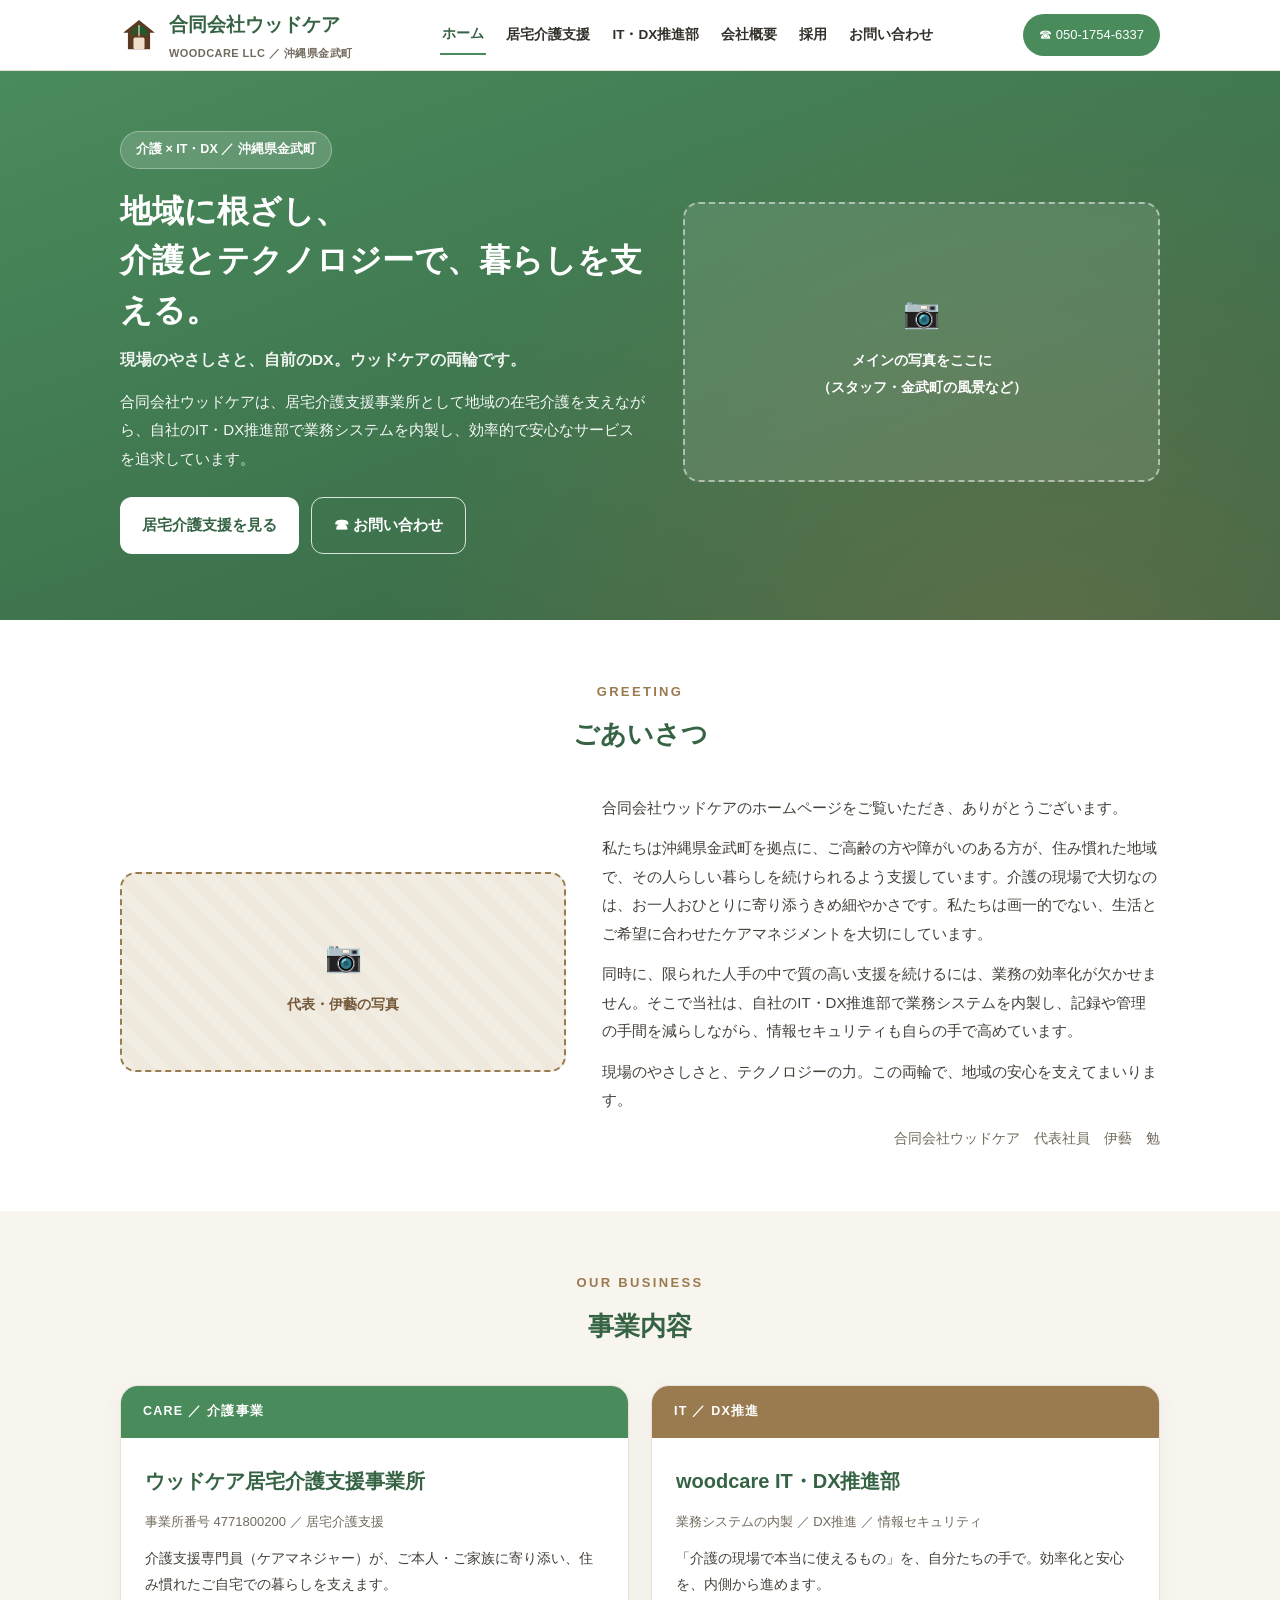
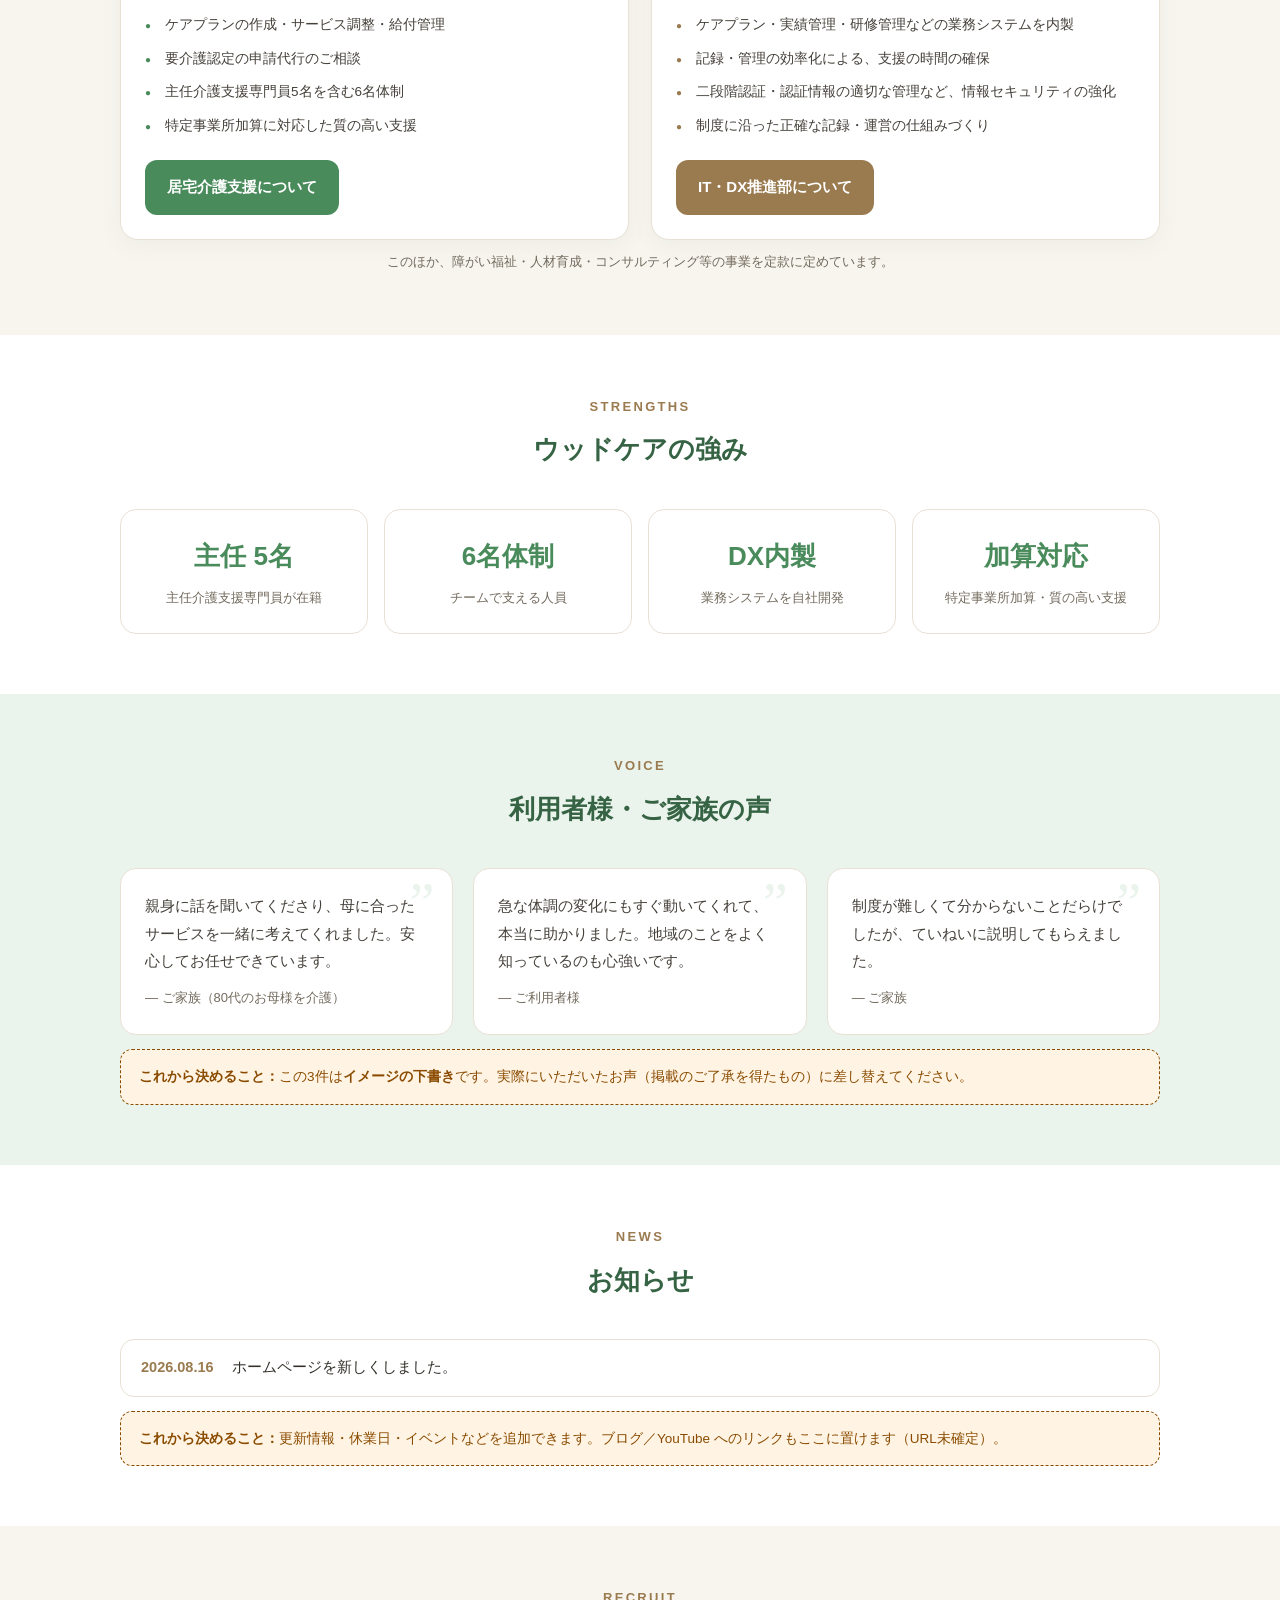
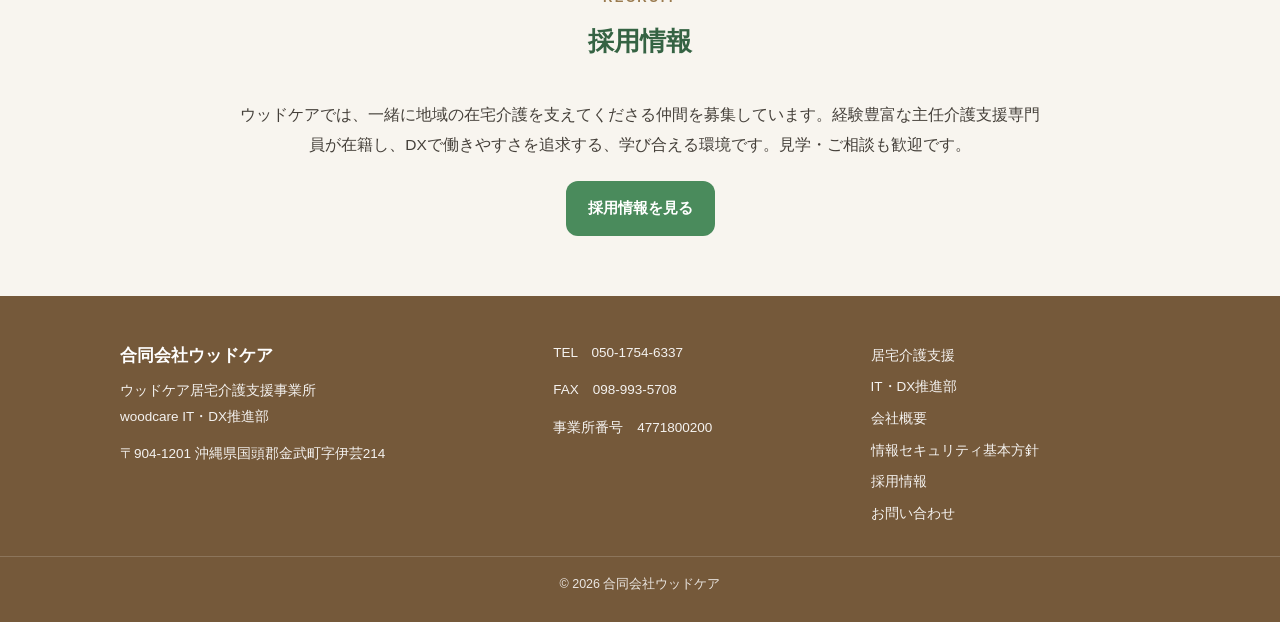
==== index.html @ 5dd9e66e "サイトの土台をつくる（6ページ・共通ヘッダー／フッター・共通CSS） - index / kaigo / dx / company / recruit / contact の6ページ - 全ページ共通" ====
<!DOCTYPE html>
<html lang="ja">
<head>
<meta charset="UTF-8">
<meta name="viewport" content="width=device-width, initial-scale=1.0">
<title>合同会社ウッドケア｜沖縄県金武町｜介護 × IT・DX</title>
<meta name="description" content="合同会社ウッドケアは沖縄県国頭郡金武町の居宅介護支援事業所です。ケアマネジャーによる在宅介護の支援と、自社IT・DX推進部による業務システムの内製に取り組んでいます。">
<link rel="stylesheet" href="style.css">
<link rel="icon" href="images/logo.svg" type="image/svg+xml">
</head>
<body>

<header>
  <div class="wrap nav">
    <a class="brand" href="index.html">
      <img class="logo" src="images/logo.svg" alt="" width="38" height="38">
      <span>合同会社ウッドケア<small>WOODCARE LLC ／ 沖縄県金武町</small></span>
    </a>
    <ul>
      <li><a href="index.html" aria-current="page">ホーム</a></li>
      <li><a href="kaigo.html">居宅介護支援</a></li>
      <li><a href="dx.html">IT・DX推進部</a></li>
      <li><a href="company.html">会社概要</a></li>
      <li><a href="recruit.html">採用</a></li>
      <li><a href="contact.html">お問い合わせ</a></li>
    </ul>
    <a class="tel" href="tel:05017546337">☎ 050-1754-6337</a>
  </div>
</header>

<div class="hero">
  <div class="wrap">
    <div>
      <span class="badge">介護 × IT・DX ／ 沖縄県金武町</span>
      <h1>地域に根ざし、<br>介護とテクノロジーで、暮らしを支える。
        <small>現場のやさしさと、自前のDX。ウッドケアの両輪です。</small>
      </h1>
      <p>合同会社ウッドケアは、居宅介護支援事業所として地域の在宅介護を支えながら、自社のIT・DX推進部で業務システムを内製し、効率的で安心なサービスを追求しています。</p>
      <div class="cta">
        <a class="btn btn-w" href="kaigo.html">居宅介護支援を見る</a>
        <a class="btn btn-o" href="contact.html">☎ お問い合わせ</a>
      </div>
    </div>
    <div class="photo">
      <span class="em">📷</span>
      メインの写真をここに<br>（スタッフ・金武町の風景など）
    </div>
  </div>
</div>

<section>
  <div class="wrap">
    <div class="sec-head">
      <div class="sec-t">GREETING</div>
      <h2 class="sec-h">ごあいさつ</h2>
    </div>
    <div class="split">
      <div class="photo"><span class="em">📷</span>代表・伊藝の写真</div>
      <div>
        <p>合同会社ウッドケアのホームページをご覧いただき、ありがとうございます。</p>
        <p>私たちは沖縄県金武町を拠点に、ご高齢の方や障がいのある方が、住み慣れた地域で、その人らしい暮らしを続けられるよう支援しています。介護の現場で大切なのは、お一人おひとりに寄り添うきめ細やかさです。私たちは画一的でない、生活とご希望に合わせたケアマネジメントを大切にしています。</p>
        <p>同時に、限られた人手の中で質の高い支援を続けるには、業務の効率化が欠かせません。そこで当社は、自社のIT・DX推進部で業務システムを内製し、記録や管理の手間を減らしながら、情報セキュリティも自らの手で高めています。</p>
        <p>現場のやさしさと、テクノロジーの力。この両輪で、地域の安心を支えてまいります。</p>
        <p class="sig">合同会社ウッドケア　代表社員　伊藝　勉</p>
      </div>
    </div>
  </div>
</section>

<section class="band">
  <div class="wrap">
    <div class="sec-head">
      <div class="sec-t">OUR BUSINESS</div>
      <h2 class="sec-h">事業内容</h2>
    </div>
    <div class="cards2">
      <div class="card care">
        <div class="top">CARE ／ 介護事業</div>
        <div class="body">
          <h3>ウッドケア居宅介護支援事業所</h3>
          <div class="sub">事業所番号 4771800200 ／ 居宅介護支援</div>
          <p>介護支援専門員（ケアマネジャー）が、ご本人・ご家族に寄り添い、住み慣れたご自宅での暮らしを支えます。</p>
          <ul>
            <li>ケアプランの作成・サービス調整・給付管理</li>
            <li>要介護認定の申請代行のご相談</li>
            <li>主任介護支援専門員5名を含む6名体制</li>
            <li>特定事業所加算に対応した質の高い支援</li>
          </ul>
          <div class="more"><a class="btn btn-g" href="kaigo.html">居宅介護支援について</a></div>
        </div>
      </div>
      <div class="card dx">
        <div class="top">IT ／ DX推進</div>
        <div class="body">
          <h3>woodcare IT・DX推進部</h3>
          <div class="sub">業務システムの内製 ／ DX推進 ／ 情報セキュリティ</div>
          <p>「介護の現場で本当に使えるもの」を、自分たちの手で。効率化と安心を、内側から進めます。</p>
          <ul>
            <li>ケアプラン・実績管理・研修管理などの業務システムを内製</li>
            <li>記録・管理の効率化による、支援の時間の確保</li>
            <li>二段階認証・認証情報の適切な管理など、情報セキュリティの強化</li>
            <li>制度に沿った正確な記録・運営の仕組みづくり</li>
          </ul>
          <div class="more"><a class="btn btn-b" href="dx.html">IT・DX推進部について</a></div>
        </div>
      </div>
    </div>
    <p class="note" style="text-align:center">このほか、障がい福祉・人材育成・コンサルティング等の事業を定款に定めています。</p>
  </div>
</section>

<section>
  <div class="wrap">
    <div class="sec-head">
      <div class="sec-t">STRENGTHS</div>
      <h2 class="sec-h">ウッドケアの強み</h2>
    </div>
    <div class="cards4">
      <div class="stat"><div class="n">主任 5名</div><div class="l">主任介護支援専門員が在籍</div></div>
      <div class="stat"><div class="n">6名体制</div><div class="l">チームで支える人員</div></div>
      <div class="stat"><div class="n">DX内製</div><div class="l">業務システムを自社開発</div></div>
      <div class="stat"><div class="n">加算対応</div><div class="l">特定事業所加算・質の高い支援</div></div>
    </div>
  </div>
</section>

<section class="band-g">
  <div class="wrap">
    <div class="sec-head">
      <div class="sec-t">VOICE</div>
      <h2 class="sec-h">利用者様・ご家族の声</h2>
    </div>
    <div class="cards3">
      <div class="voice">
        <p>親身に話を聞いてくださり、母に合ったサービスを一緒に考えてくれました。安心してお任せできています。</p>
        <div class="who">— ご家族（80代のお母様を介護）</div>
      </div>
      <div class="voice">
        <p>急な体調の変化にもすぐ動いてくれて、本当に助かりました。地域のことをよく知っているのも心強いです。</p>
        <div class="who">— ご利用者様</div>
      </div>
      <div class="voice">
        <p>制度が難しくて分からないことだらけでしたが、ていねいに説明してもらえました。</p>
        <div class="who">— ご家族</div>
      </div>
    </div>
    <div class="todo"><b>これから決めること：</b>この3件は<b>イメージの下書き</b>です。実際にいただいたお声（掲載のご了承を得たもの）に差し替えてください。</div>
  </div>
</section>

<section>
  <div class="wrap">
    <div class="sec-head">
      <div class="sec-t">NEWS</div>
      <h2 class="sec-h">お知らせ</h2>
    </div>
    <ul class="news">
      <li><span class="d">2026.08.16</span><span>ホームページを新しくしました。</span></li>
    </ul>
    <div class="todo"><b>これから決めること：</b>更新情報・休業日・イベントなどを追加できます。ブログ／YouTube へのリンクもここに置けます（URL未確定）。</div>
  </div>
</section>

<section class="band">
  <div class="wrap">
    <div class="sec-head">
      <div class="sec-t">RECRUIT</div>
      <h2 class="sec-h">採用情報</h2>
    </div>
    <p class="lead">ウッドケアでは、一緒に地域の在宅介護を支えてくださる仲間を募集しています。経験豊富な主任介護支援専門員が在籍し、DXで働きやすさを追求する、学び合える環境です。見学・ご相談も歓迎です。</p>
    <p style="text-align:center;margin-top:22px"><a class="btn btn-g" href="recruit.html">採用情報を見る</a></p>
  </div>
</section>

<footer>
  <div class="wrap foot">
    <div>
      <div class="fname">合同会社ウッドケア</div>
      <p>ウッドケア居宅介護支援事業所<br>woodcare IT・DX推進部</p>
      <p>〒904-1201 沖縄県国頭郡金武町字伊芸214</p>
    </div>
    <div>
      <p>TEL　<a href="tel:05017546337">050-1754-6337</a></p>
      <p>FAX　098-993-5708</p>
      <p>事業所番号　4771800200</p>
    </div>
    <div>
      <ul>
        <li><a href="kaigo.html">居宅介護支援</a></li>
        <li><a href="dx.html">IT・DX推進部</a></li>
        <li><a href="company.html">会社概要</a></li>
        <li><a href="company.html#security">情報セキュリティ基本方針</a></li>
        <li><a href="recruit.html">採用情報</a></li>
        <li><a href="contact.html">お問い合わせ</a></li>
      </ul>
    </div>
  </div>
  <div class="copy">© 2026 合同会社ウッドケア</div>
</footer>

</body>
</html>
---- style.css ----
@charset "UTF-8";
/* ============================================================
   合同会社ウッドケア コーポレートサイト 共通スタイル
   茶（木）＋緑（葉）／温かい × 先進的／スマホ対応
   色は下書き（woodcare_home.html）の値をそのまま引き継いでいる。
   **色の定義はこの1か所だけ。** 各ページで色コードを書かない。
   ============================================================ */

:root{
  --green:#4a8b5c; --green-d:#356343; --green-l:#eaf3ec;
  --brown:#9a7b4f; --brown-d:#75593a; --brown-l:#f4efe6;
  --cream:#f8f5ef; --ink:#33302a; --muted:#726a5d; --line:#e8e1d5;
  --warn:#8a4b00; --warn-l:#fff4e3;
  --wrap:1080px;
}

*{box-sizing:border-box;margin:0;padding:0}
html{scroll-behavior:smooth}
body{
  font-family:"Hiragino Kaku Gothic ProN","Yu Gothic","Meiryo",sans-serif;
  color:var(--ink);background:#fff;line-height:1.9;
  -webkit-font-smoothing:antialiased;
}
a{color:var(--green-d);text-decoration:none}
a:hover{text-decoration:underline}
img{max-width:100%;height:auto;display:block}
.wrap{max-width:var(--wrap);margin:0 auto;padding:0 20px}
.sr-only{position:absolute;width:1px;height:1px;overflow:hidden;clip:rect(0 0 0 0);white-space:nowrap}

/* ---------------- ヘッダー（全ページ共通） ---------------- */
header{
  position:sticky;top:0;z-index:50;background:rgba(255,255,255,.95);
  backdrop-filter:blur(8px);border-bottom:1px solid var(--line);
}
.nav{display:flex;align-items:center;justify-content:space-between;gap:16px;min-height:70px;flex-wrap:wrap}
.brand{display:flex;align-items:center;gap:11px;font-weight:800;color:var(--green-d);font-size:19px}
.brand:hover{text-decoration:none}
.brand small{display:block;font-size:11px;color:var(--muted);font-weight:600;letter-spacing:.04em}
.brand .logo{width:38px;height:38px;flex:0 0 38px}
.nav ul{display:flex;gap:18px;list-style:none;align-items:center;flex-wrap:wrap}
.nav ul a{color:var(--ink);font-weight:600;font-size:13.5px;padding:6px 2px;display:inline-block}
.nav ul a:hover{color:var(--green);text-decoration:none}
/* いま開いているページを強調する */
.nav ul a[aria-current="page"]{
  color:var(--green-d);border-bottom:2.5px solid var(--green);
}
.nav .tel{background:var(--green);color:#fff!important;padding:9px 16px;border-radius:999px;font-size:13px}
.nav .tel:hover{background:var(--green-d);text-decoration:none}
@media(max-width:860px){
  .nav{min-height:auto;padding:12px 0}
  .nav ul{gap:12px;font-size:13px;width:100%;order:3}
  .nav ul a{font-size:13px}
}

/* ---------------- ページ見出し（下層ページ） ---------------- */
.pagehead{background:linear-gradient(160deg,var(--green) 0%,var(--green-d) 100%);color:#fff;position:relative;overflow:hidden}
.pagehead:before{content:"";position:absolute;inset:0;background:radial-gradient(circle at 85% 120%,rgba(154,123,79,.4),transparent 55%)}
.pagehead .wrap{position:relative;padding:46px 20px 50px}
.pagehead .t{font-size:12.5px;font-weight:800;letter-spacing:.18em;opacity:.9}
.pagehead h1{font-size:29px;font-weight:800;margin-top:6px;line-height:1.5}
.pagehead p{margin-top:12px;font-size:15px;opacity:.95;max-width:760px}
@media(max-width:860px){.pagehead h1{font-size:23px}}

/* パンくず */
.crumb{background:var(--cream);border-bottom:1px solid var(--line);font-size:12.5px;color:var(--muted)}
.crumb .wrap{padding:10px 20px}

/* ---------------- ヒーロー（ホームのみ） ---------------- */
.hero{position:relative;background:linear-gradient(160deg,var(--green) 0%,var(--green-d) 100%);color:#fff;overflow:hidden}
.hero:before{content:"";position:absolute;inset:0;background:radial-gradient(circle at 82% 118%,rgba(154,123,79,.4),transparent 55%)}
.hero .wrap{position:relative;display:grid;grid-template-columns:1.05fr .95fr;gap:36px;align-items:center;padding:60px 20px 66px}
.hero .badge{display:inline-block;background:rgba(255,255,255,.16);border:1px solid rgba(255,255,255,.32);border-radius:999px;padding:6px 15px;font-size:12.5px;font-weight:700;margin-bottom:18px}
.hero h1{font-size:32px;line-height:1.55;font-weight:800;margin-bottom:16px}
.hero h1 small{display:block;font-size:15.5px;font-weight:600;opacity:.92;margin-top:12px}
.hero p{font-size:15px;opacity:.95;margin-bottom:24px}
.hero .cta{display:flex;gap:12px;flex-wrap:wrap}
.hero .photo{min-height:280px;background:rgba(255,255,255,.1);border-color:rgba(255,255,255,.5);color:#fff}
@media(max-width:860px){
  .hero .wrap{grid-template-columns:1fr;padding:44px 20px 50px}
  .hero h1{font-size:25px}
}

/* ---------------- ボタン ---------------- */
.btn{display:inline-flex;align-items:center;gap:7px;padding:13px 22px;border-radius:12px;font-weight:700;font-size:15px}
.btn:hover{text-decoration:none}
.btn-w{background:#fff;color:var(--green-d)}.btn-w:hover{background:#eef6ef}
.btn-o{border:1.5px solid rgba(255,255,255,.8);color:#fff}.btn-o:hover{background:rgba(255,255,255,.12)}
.btn-g{background:var(--green);color:#fff}.btn-g:hover{background:var(--green-d)}
.btn-b{background:var(--brown);color:#fff}.btn-b:hover{background:var(--brown-d)}
.btn-line{border:1.5px solid var(--green);color:var(--green-d);background:#fff}
.btn-line:hover{background:var(--green-l)}

/* ---------------- セクション ---------------- */
section{padding:60px 0}
.band{background:var(--cream)}
.band-g{background:var(--green-l)}
.band-b{background:var(--brown-l)}
.sec-head{text-align:center;margin-bottom:34px}
.sec-t{font-size:13px;font-weight:800;color:var(--brown);letter-spacing:.18em}
.sec-h{font-size:26px;font-weight:800;color:var(--green-d);margin-top:6px}
.lead{font-size:15.5px;color:#45403a;max-width:800px;margin:0 auto;text-align:center}
h2.plain{font-size:21px;color:var(--green-d);margin:34px 0 12px;font-weight:800}
h3.plain{font-size:17px;color:var(--brown-d);margin:24px 0 8px;font-weight:800}
p+p{margin-top:12px}
@media(max-width:860px){.sec-h{font-size:21px}section{padding:44px 0}}

/* ---------------- 写真の枠（写真が入るまでの置き場所） ---------------- */
.photo{
  background:repeating-linear-gradient(45deg,#f2ede3,#f2ede3 12px,#efe9dd 12px,#efe9dd 24px);
  border:2px dashed var(--brown);border-radius:16px;
  display:flex;flex-direction:column;align-items:center;justify-content:center;
  color:var(--brown-d);font-size:14px;font-weight:600;min-height:200px;gap:6px;
  text-align:center;padding:16px;
}
.photo .em{font-size:30px}

/* ---------------- カード類 ---------------- */
.cards2{display:grid;grid-template-columns:1fr 1fr;gap:22px}
.cards3{display:grid;grid-template-columns:repeat(3,1fr);gap:20px}
.cards4{display:grid;grid-template-columns:repeat(4,1fr);gap:16px}
@media(max-width:860px){.cards2,.cards3{grid-template-columns:1fr}.cards4{grid-template-columns:1fr 1fr}}

.card{background:#fff;border:1px solid var(--line);border-radius:18px;overflow:hidden;box-shadow:0 6px 22px rgba(53,99,67,.06);display:flex;flex-direction:column}
.card .top{padding:14px 22px;font-size:12.5px;font-weight:800;letter-spacing:.1em;color:#fff}
.card.care .top{background:var(--green)}
.card.dx .top{background:var(--brown)}
.card .body{padding:24px;display:flex;flex-direction:column;gap:10px;flex:1}
.card h3{font-size:20px;color:var(--green-d)}
.card .sub{font-size:13px;color:var(--muted)}
.card p{font-size:14px;color:#45403a}
.card ul{list-style:none;font-size:13.5px;color:#45403a}
.card li{padding:4px 0 4px 20px;position:relative}
.card li:before{content:"●";color:var(--green);position:absolute;left:0;font-size:10px;top:8px}
.card.dx li:before{color:var(--brown)}
.card .more{margin-top:auto;padding-top:8px}

.stat{background:#fff;border:1px solid var(--line);border-radius:16px;padding:22px;text-align:center}
.stat .n{font-size:26px;font-weight:800;color:var(--green)}
.stat .l{font-size:12.5px;color:var(--muted);margin-top:6px}

.voice{background:#fff;border:1px solid var(--line);border-radius:16px;padding:24px;position:relative}
.voice:before{content:"”";position:absolute;top:6px;right:18px;font-size:56px;color:var(--green-l);font-family:Georgia,serif;line-height:1}
.voice p{font-size:14.5px;color:#45403a;position:relative}
.voice .who{margin-top:10px;font-size:13px;color:var(--muted)}

/* 2カラム（写真＋文章） */
.split{display:grid;grid-template-columns:1fr 1.25fr;gap:36px;align-items:center}
.split.rev{grid-template-columns:1.25fr 1fr}
@media(max-width:860px){.split,.split.rev{grid-template-columns:1fr}}
.split p{font-size:15px;color:#45403a}
.split .sig{text-align:right;color:var(--muted);font-size:14px;margin-top:10px}

/* ---------------- 表（会社概要など） ---------------- */
.table{width:100%;border-collapse:collapse;background:#fff;border:1px solid var(--line);border-radius:14px;overflow:hidden}
.table th,.table td{padding:14px 18px;border-bottom:1px solid var(--line);font-size:14.5px;text-align:left;vertical-align:top}
.table th{background:var(--cream);color:var(--brown-d);font-weight:800;width:180px;white-space:nowrap}
.table tr:last-child th,.table tr:last-child td{border-bottom:0}
@media(max-width:640px){
  .table th,.table td{display:block;width:auto}
  .table th{border-bottom:0;padding-bottom:4px}
  .table td{padding-top:0}
}

/* ---------------- 情報セキュリティ基本方針 ---------------- */
.policy{background:#fff;border:1px solid var(--line);border-radius:16px;padding:28px}
.policy h3{font-size:16px;color:var(--green-d);margin:20px 0 6px;font-weight:800}
.policy h3:first-of-type{margin-top:0}
.policy p,.policy li{font-size:14.5px;color:#45403a}
.policy ul{margin:8px 0 0 20px}
.policy li{padding:3px 0}
.policy .sig{margin-top:22px;text-align:right;color:var(--muted);font-size:13.5px}
@media(max-width:860px){.policy{padding:20px}}

/* ---------------- お知らせ ---------------- */
.news{list-style:none;background:#fff;border:1px solid var(--line);border-radius:14px;overflow:hidden}
.news li{display:flex;gap:18px;padding:14px 20px;border-bottom:1px solid var(--line);font-size:14.5px}
.news li:last-child{border-bottom:0}
.news .d{color:var(--brown);font-weight:700;white-space:nowrap}
@media(max-width:640px){.news li{flex-direction:column;gap:2px}}

/* ---------------- 「これから決めること」の印 ---------------- */
.todo{
  background:var(--warn-l);border:1px dashed var(--warn);border-radius:12px;
  padding:14px 18px;font-size:13.5px;color:var(--warn);margin-top:14px;
}
.todo b{color:var(--warn)}
.note{font-size:13px;color:var(--muted);margin-top:10px}

/* ---------------- 連絡先の箱 ---------------- */
.contactbox{background:var(--green-d);color:#fff;border-radius:18px;padding:30px;text-align:center}
.contactbox .lbl{font-size:13.5px;opacity:.9}
.contactbox .num{font-size:34px;font-weight:800;letter-spacing:.02em;margin:6px 0 14px}
.contactbox .num a{color:#fff}
@media(max-width:640px){.contactbox .num{font-size:26px}}

/* ---------------- フッター（全ページ共通） ---------------- */
footer{background:var(--brown-d);color:#fff;padding:44px 0 26px;margin-top:0}
footer a{color:#fff}
.foot{display:grid;grid-template-columns:1.4fr 1fr 1fr;gap:28px}
@media(max-width:860px){.foot{grid-template-columns:1fr}}
footer .fname{font-weight:800;font-size:17px;margin-bottom:6px}
footer p,footer li{font-size:13.5px;opacity:.92}
footer ul{list-style:none}
footer li{padding:3px 0}
.copy{border-top:1px solid rgba(255,255,255,.2);margin-top:26px;padding-top:16px;text-align:center;font-size:12.5px;opacity:.85}
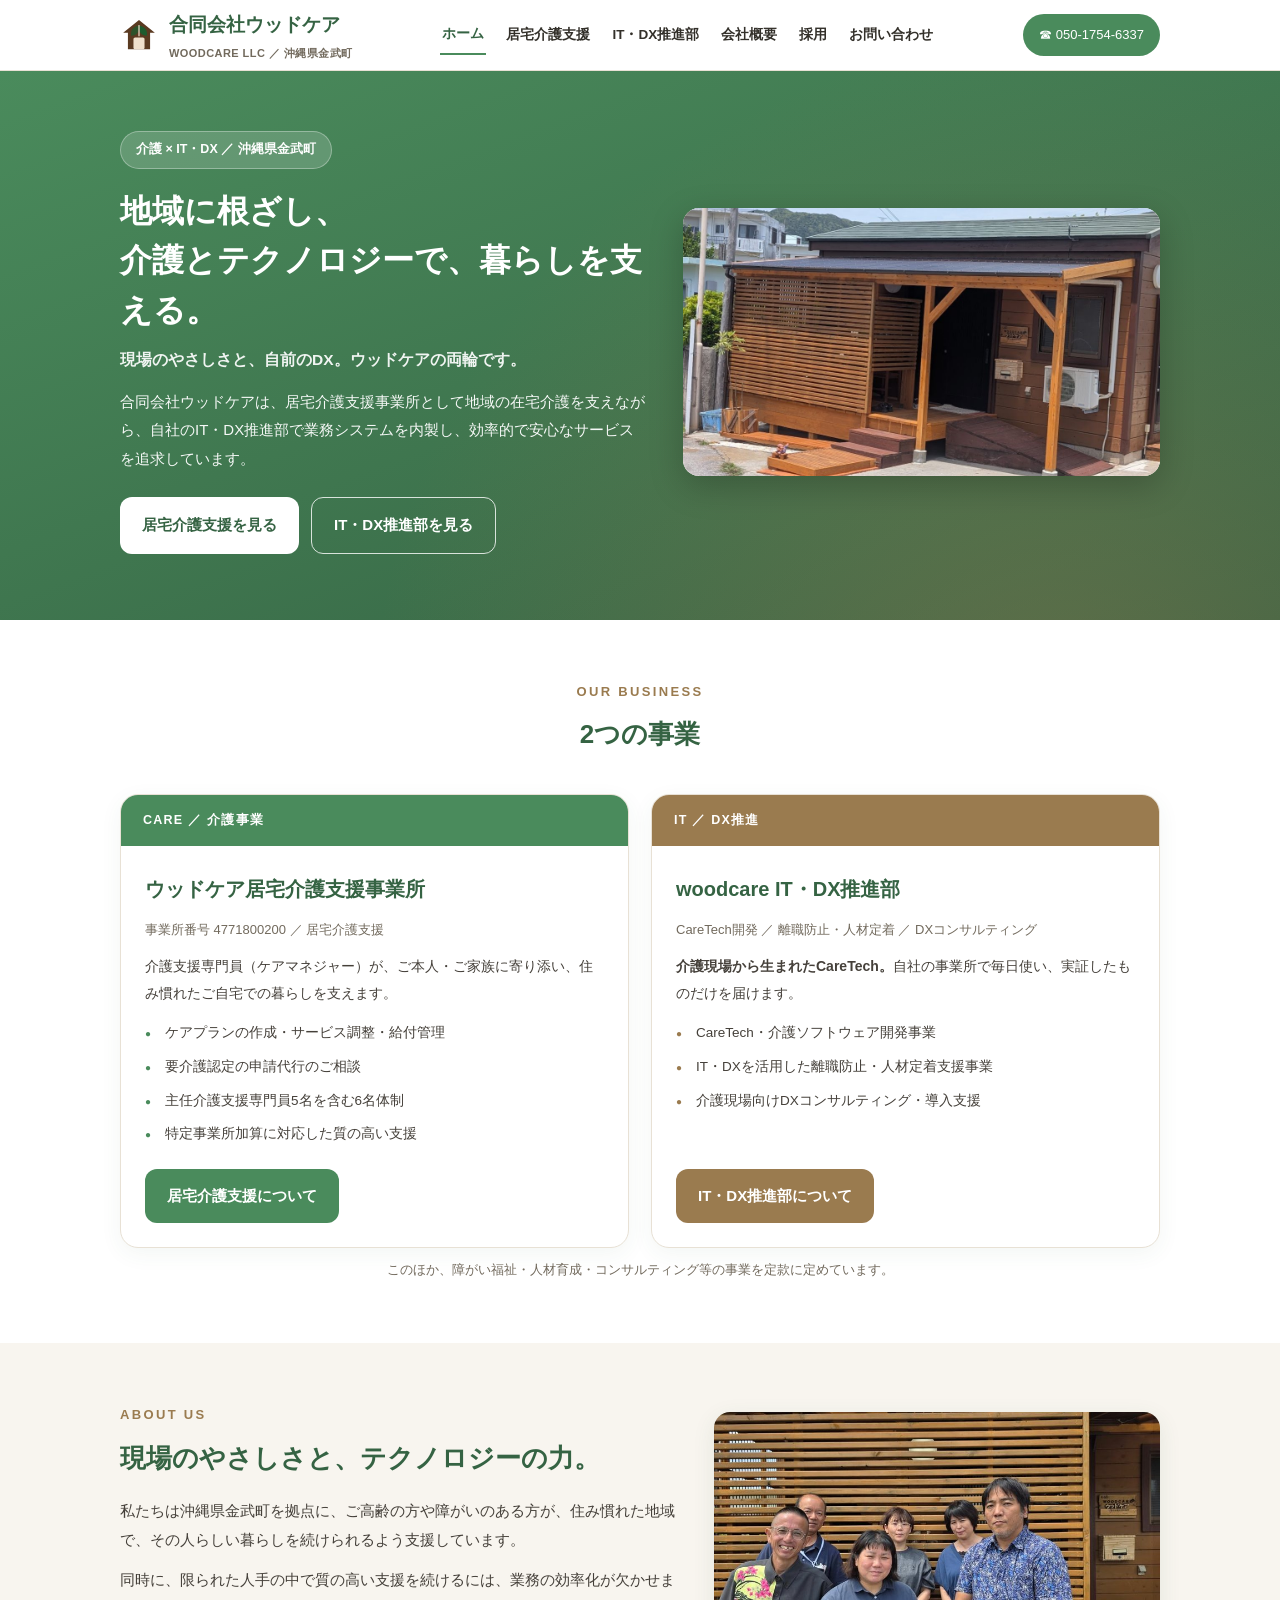
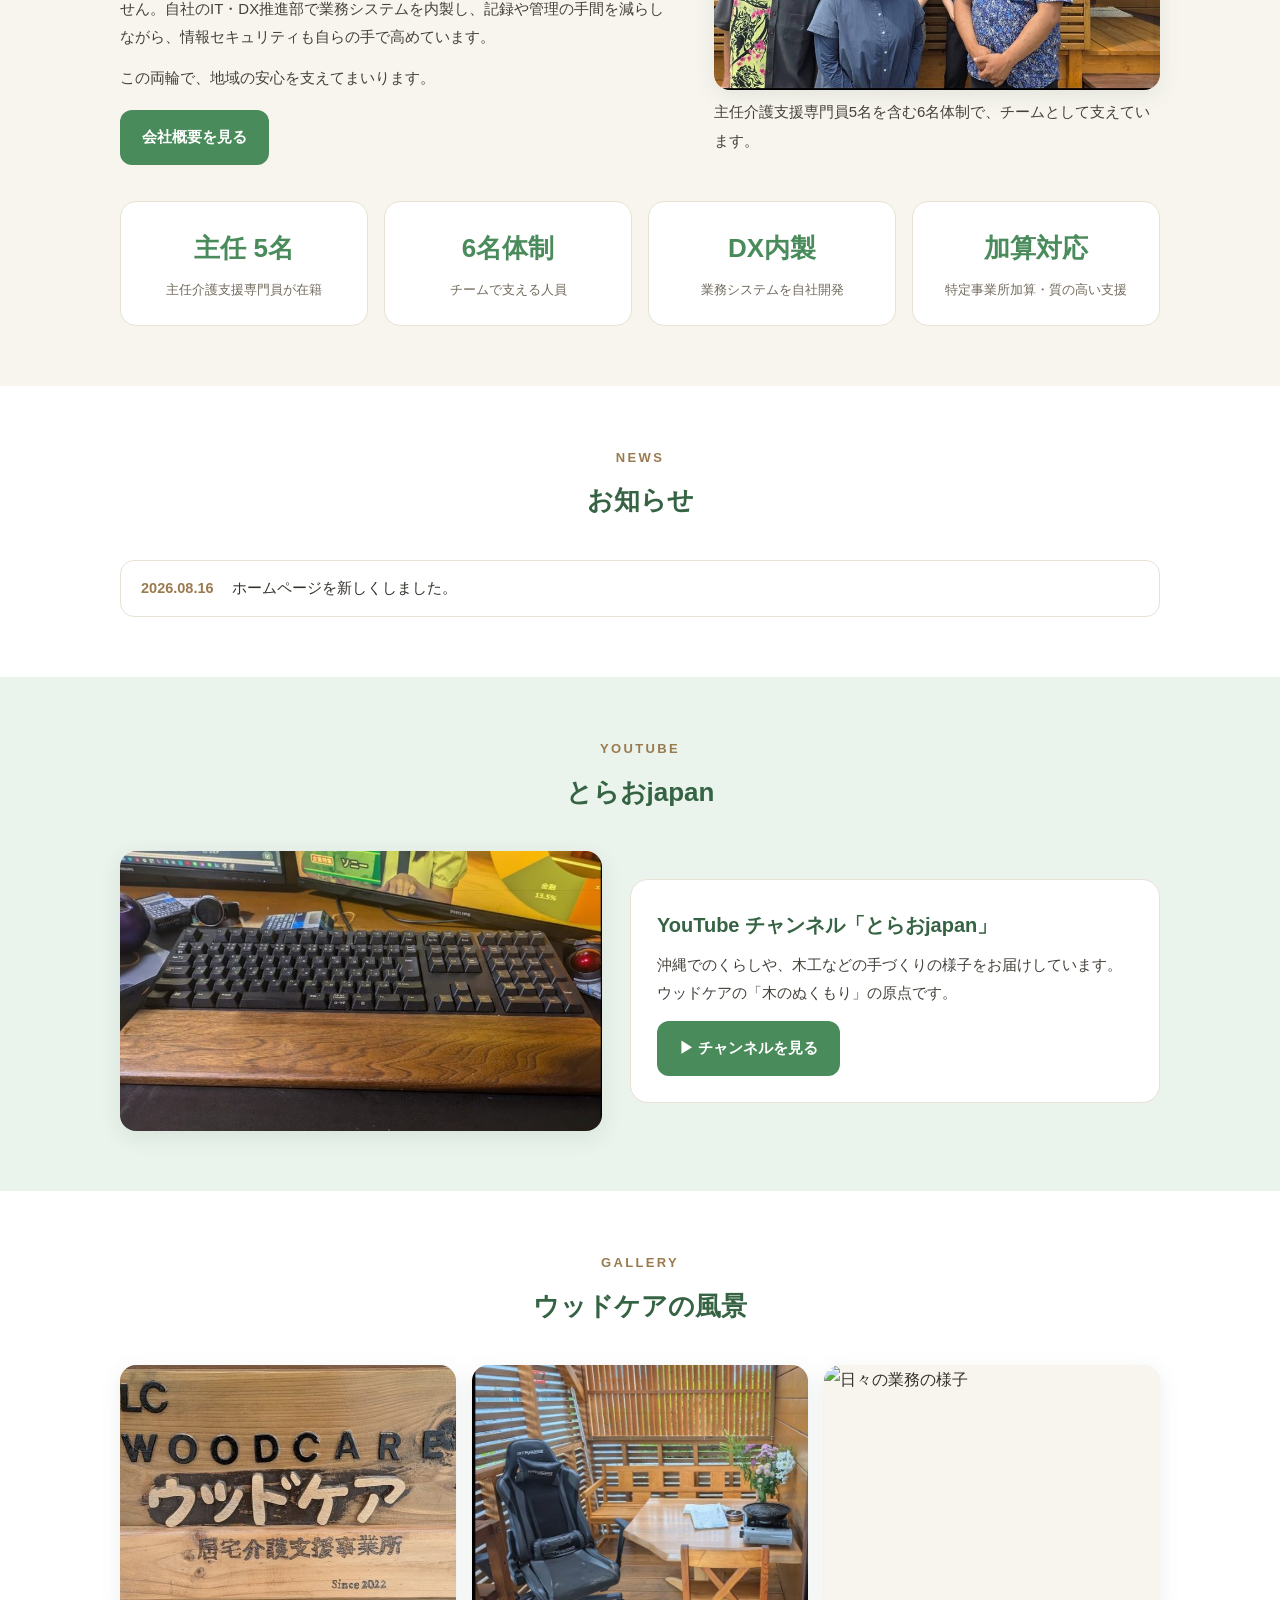
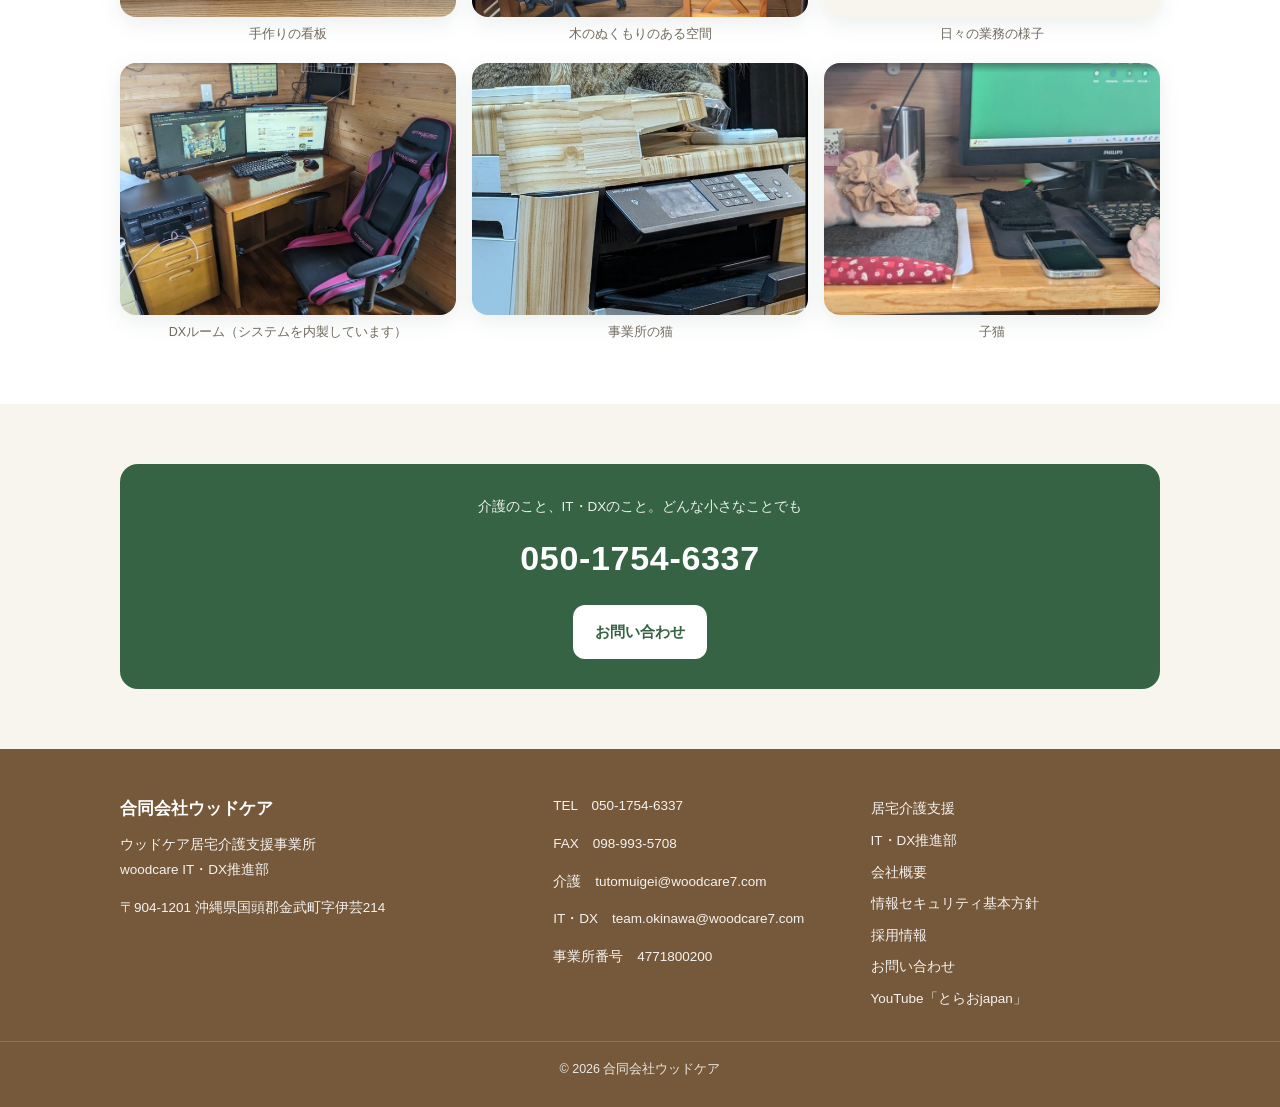
==== commit c3c634f4: "設計書と写真10枚を反映（3本柱・採用B・リンク・会社情報・実写真） 設計書 ウッドケア_サイト設計書.md.docx のとおりに 6 ページの中身を直した。  - IT・DX推進部：3本柱（Care" ====
--- a/index.html
+++ b/index.html
@@ -4,7 +4,7 @@
 <meta charset="UTF-8">
 <meta name="viewport" content="width=device-width, initial-scale=1.0">
 <title>合同会社ウッドケア｜沖縄県金武町｜介護 × IT・DX</title>
-<meta name="description" content="合同会社ウッドケアは沖縄県国頭郡金武町の居宅介護支援事業所です。ケアマネジャーによる在宅介護の支援と、自社IT・DX推進部による業務システムの内製に取り組んでいます。">
+<meta name="description" content="合同会社ウッドケアは沖縄県国頭郡金武町の会社です。居宅介護支援事業所として在宅介護を支えながら、IT・DX推進部で介護現場から生まれたCareTechを開発しています。">
 <link rel="stylesheet" href="style.css">
 <link rel="icon" href="images/logo.svg" type="image/svg+xml">
 </head>
@@ -38,12 +38,11 @@
       <p>合同会社ウッドケアは、居宅介護支援事業所として地域の在宅介護を支えながら、自社のIT・DX推進部で業務システムを内製し、効率的で安心なサービスを追求しています。</p>
       <div class="cta">
         <a class="btn btn-w" href="kaigo.html">居宅介護支援を見る</a>
-        <a class="btn btn-o" href="contact.html">☎ お問い合わせ</a>
-      </div>
-    </div>
-    <div class="photo">
-      <span class="em">📷</span>
-      メインの写真をここに<br>（スタッフ・金武町の風景など）
+        <a class="btn btn-o" href="dx.html">IT・DX推進部を見る</a>
+      </div>
+    </div>
+    <div class="pic wide">
+      <img src="images/building.jpg" alt="ウッドケアの建物外観" width="1142" height="700">
     </div>
   </div>
 </div>
@@ -51,27 +50,8 @@
 <section>
   <div class="wrap">
     <div class="sec-head">
-      <div class="sec-t">GREETING</div>
-      <h2 class="sec-h">ごあいさつ</h2>
-    </div>
-    <div class="split">
-      <div class="photo"><span class="em">📷</span>代表・伊藝の写真</div>
-      <div>
-        <p>合同会社ウッドケアのホームページをご覧いただき、ありがとうございます。</p>
-        <p>私たちは沖縄県金武町を拠点に、ご高齢の方や障がいのある方が、住み慣れた地域で、その人らしい暮らしを続けられるよう支援しています。介護の現場で大切なのは、お一人おひとりに寄り添うきめ細やかさです。私たちは画一的でない、生活とご希望に合わせたケアマネジメントを大切にしています。</p>
-        <p>同時に、限られた人手の中で質の高い支援を続けるには、業務の効率化が欠かせません。そこで当社は、自社のIT・DX推進部で業務システムを内製し、記録や管理の手間を減らしながら、情報セキュリティも自らの手で高めています。</p>
-        <p>現場のやさしさと、テクノロジーの力。この両輪で、地域の安心を支えてまいります。</p>
-        <p class="sig">合同会社ウッドケア　代表社員　伊藝　勉</p>
-      </div>
-    </div>
-  </div>
-</section>
-
-<section class="band">
-  <div class="wrap">
-    <div class="sec-head">
       <div class="sec-t">OUR BUSINESS</div>
-      <h2 class="sec-h">事業内容</h2>
+      <h2 class="sec-h">2つの事業</h2>
     </div>
     <div class="cards2">
       <div class="card care">
@@ -93,13 +73,12 @@
         <div class="top">IT ／ DX推進</div>
         <div class="body">
           <h3>woodcare IT・DX推進部</h3>
-          <div class="sub">業務システムの内製 ／ DX推進 ／ 情報セキュリティ</div>
-          <p>「介護の現場で本当に使えるもの」を、自分たちの手で。効率化と安心を、内側から進めます。</p>
+          <div class="sub">CareTech開発 ／ 離職防止・人材定着 ／ DXコンサルティング</div>
+          <p><strong>介護現場から生まれたCareTech。</strong>自社の事業所で毎日使い、実証したものだけを届けます。</p>
           <ul>
-            <li>ケアプラン・実績管理・研修管理などの業務システムを内製</li>
-            <li>記録・管理の効率化による、支援の時間の確保</li>
-            <li>二段階認証・認証情報の適切な管理など、情報セキュリティの強化</li>
-            <li>制度に沿った正確な記録・運営の仕組みづくり</li>
+            <li>CareTech・介護ソフトウェア開発事業</li>
+            <li>IT・DXを活用した離職防止・人材定着支援事業</li>
+            <li>介護現場向けDXコンサルティング・導入支援</li>
           </ul>
           <div class="more"><a class="btn btn-b" href="dx.html">IT・DX推進部について</a></div>
         </div>
@@ -109,13 +88,23 @@
   </div>
 </section>
 
-<section>
-  <div class="wrap">
-    <div class="sec-head">
-      <div class="sec-t">STRENGTHS</div>
-      <h2 class="sec-h">ウッドケアの強み</h2>
-    </div>
-    <div class="cards4">
+<section class="band">
+  <div class="wrap">
+    <div class="split rev">
+      <div>
+        <div class="sec-t">ABOUT US</div>
+        <h2 class="sec-h" style="text-align:left;margin-bottom:14px">現場のやさしさと、テクノロジーの力。</h2>
+        <p>私たちは沖縄県金武町を拠点に、ご高齢の方や障がいのある方が、住み慣れた地域で、その人らしい暮らしを続けられるよう支援しています。</p>
+        <p>同時に、限られた人手の中で質の高い支援を続けるには、業務の効率化が欠かせません。自社のIT・DX推進部で業務システムを内製し、記録や管理の手間を減らしながら、情報セキュリティも自らの手で高めています。</p>
+        <p>この両輪で、地域の安心を支えてまいります。</p>
+        <p style="margin-top:18px"><a class="btn btn-g" href="company.html">会社概要を見る</a></p>
+      </div>
+      <div>
+        <div class="pic"><img src="images/team.jpg" alt="ウッドケアのスタッフ集合写真" width="800" height="498"></div>
+        <p class="cap">主任介護支援専門員5名を含む6名体制で、チームとして支えています。</p>
+      </div>
+    </div>
+    <div class="cards4" style="margin-top:36px">
       <div class="stat"><div class="n">主任 5名</div><div class="l">主任介護支援専門員が在籍</div></div>
       <div class="stat"><div class="n">6名体制</div><div class="l">チームで支える人員</div></div>
       <div class="stat"><div class="n">DX内製</div><div class="l">業務システムを自社開発</div></div>
@@ -124,30 +113,6 @@
   </div>
 </section>
 
-<section class="band-g">
-  <div class="wrap">
-    <div class="sec-head">
-      <div class="sec-t">VOICE</div>
-      <h2 class="sec-h">利用者様・ご家族の声</h2>
-    </div>
-    <div class="cards3">
-      <div class="voice">
-        <p>親身に話を聞いてくださり、母に合ったサービスを一緒に考えてくれました。安心してお任せできています。</p>
-        <div class="who">— ご家族（80代のお母様を介護）</div>
-      </div>
-      <div class="voice">
-        <p>急な体調の変化にもすぐ動いてくれて、本当に助かりました。地域のことをよく知っているのも心強いです。</p>
-        <div class="who">— ご利用者様</div>
-      </div>
-      <div class="voice">
-        <p>制度が難しくて分からないことだらけでしたが、ていねいに説明してもらえました。</p>
-        <div class="who">— ご家族</div>
-      </div>
-    </div>
-    <div class="todo"><b>これから決めること：</b>この3件は<b>イメージの下書き</b>です。実際にいただいたお声（掲載のご了承を得たもの）に差し替えてください。</div>
-  </div>
-</section>
-
 <section>
   <div class="wrap">
     <div class="sec-head">
@@ -157,18 +122,68 @@
     <ul class="news">
       <li><span class="d">2026.08.16</span><span>ホームページを新しくしました。</span></li>
     </ul>
-    <div class="todo"><b>これから決めること：</b>更新情報・休業日・イベントなどを追加できます。ブログ／YouTube へのリンクもここに置けます（URL未確定）。</div>
+  </div>
+</section>
+
+<section class="band-g">
+  <div class="wrap">
+    <div class="sec-head">
+      <div class="sec-t">YOUTUBE</div>
+      <h2 class="sec-h">とらおjapan</h2>
+    </div>
+    <div class="tube">
+      <div class="pic"><img src="images/woodwork.jpg" alt="木工でつくったリストレスト" width="800" height="464"></div>
+      <div class="box">
+        <h3>YouTube チャンネル「とらおjapan」</h3>
+        <p>沖縄でのくらしや、木工などの手づくりの様子をお届けしています。ウッドケアの「木のぬくもり」の原点です。</p>
+        <a class="btn btn-g" href="https://www.youtube.com/@toraojapan6260" target="_blank" rel="noopener">▶ チャンネルを見る</a>
+      </div>
+    </div>
+  </div>
+</section>
+
+<section>
+  <div class="wrap">
+    <div class="sec-head">
+      <div class="sec-t">GALLERY</div>
+      <h2 class="sec-h">ウッドケアの風景</h2>
+    </div>
+    <div class="gallery">
+      <figure>
+        <div class="pic"><img src="images/sign.jpg" alt="手作りの看板" width="800" height="453" loading="lazy"></div>
+        <figcaption>手作りの看板</figcaption>
+      </figure>
+      <figure>
+        <div class="pic"><img src="images/wood-space.jpg" alt="木のぬくもりのある空間" width="800" height="850" loading="lazy"></div>
+        <figcaption>木のぬくもりのある空間</figcaption>
+      </figure>
+      <figure>
+        <div class="pic"><img src="images/work.jpg" alt="日々の業務の様子" width="800" height="672" loading="lazy"></div>
+        <figcaption>日々の業務の様子</figcaption>
+      </figure>
+      <figure>
+        <div class="pic"><img src="images/dx-room.jpg" alt="業務システムを内製しているDXルーム" width="800" height="626" loading="lazy"></div>
+        <figcaption>DXルーム（システムを内製しています）</figcaption>
+      </figure>
+      <figure>
+        <div class="pic"><img src="images/cat.jpg" alt="事業所の猫" width="656" height="844" loading="lazy"></div>
+        <figcaption>事業所の猫</figcaption>
+      </figure>
+      <figure>
+        <div class="pic"><img src="images/kitten.jpg" alt="子猫" width="800" height="523" loading="lazy"></div>
+        <figcaption>子猫</figcaption>
+      </figure>
+    </div>
   </div>
 </section>
 
 <section class="band">
   <div class="wrap">
-    <div class="sec-head">
-      <div class="sec-t">RECRUIT</div>
-      <h2 class="sec-h">採用情報</h2>
-    </div>
-    <p class="lead">ウッドケアでは、一緒に地域の在宅介護を支えてくださる仲間を募集しています。経験豊富な主任介護支援専門員が在籍し、DXで働きやすさを追求する、学び合える環境です。見学・ご相談も歓迎です。</p>
-    <p style="text-align:center;margin-top:22px"><a class="btn btn-g" href="recruit.html">採用情報を見る</a></p>
+    <div class="contactbox">
+      <div class="lbl">介護のこと、IT・DXのこと。どんな小さなことでも</div>
+      <div class="num"><a href="tel:05017546337">050-1754-6337</a></div>
+      <a class="btn btn-w" href="contact.html">お問い合わせ</a>
+    </div>
   </div>
 </section>
 
@@ -182,6 +197,8 @@
     <div>
       <p>TEL　<a href="tel:05017546337">050-1754-6337</a></p>
       <p>FAX　098-993-5708</p>
+      <p>介護　<a href="mailto:tutomuigei@woodcare7.com">tutomuigei@woodcare7.com</a></p>
+      <p>IT・DX　<a href="mailto:team.okinawa@woodcare7.com">team.okinawa@woodcare7.com</a></p>
       <p>事業所番号　4771800200</p>
     </div>
     <div>
@@ -192,6 +209,7 @@
         <li><a href="company.html#security">情報セキュリティ基本方針</a></li>
         <li><a href="recruit.html">採用情報</a></li>
         <li><a href="contact.html">お問い合わせ</a></li>
+        <li><a href="https://www.youtube.com/@toraojapan6260" target="_blank" rel="noopener">YouTube「とらおjapan」</a></li>
       </ul>
     </div>
   </div>
--- a/style.css
+++ b/style.css
@@ -104,6 +104,28 @@
 p+p{margin-top:12px}
 @media(max-width:860px){.sec-h{font-size:21px}section{padding:44px 0}}
 
+/* ---------------- 写真 ---------------- */
+.pic{border-radius:16px;overflow:hidden;box-shadow:0 6px 22px rgba(53,99,67,.10);background:var(--cream)}
+.pic img{width:100%;height:100%;object-fit:cover;display:block}
+.pic.tall img{aspect-ratio:4/5}
+.pic.wide img{aspect-ratio:16/9}
+.hero .pic{box-shadow:0 10px 34px rgba(0,0,0,.22)}
+.cap{font-size:12.5px;color:var(--muted);margin-top:8px}
+
+/* ギャラリー */
+.gallery{display:grid;grid-template-columns:repeat(3,1fr);gap:16px}
+@media(max-width:860px){.gallery{grid-template-columns:1fr 1fr}}
+.gallery figure{margin:0}
+.gallery .pic img{aspect-ratio:4/3}
+.gallery figcaption{font-size:12.5px;color:var(--muted);margin-top:6px;text-align:center}
+
+/* YouTube */
+.tube{display:grid;grid-template-columns:1fr 1.1fr;gap:28px;align-items:center}
+@media(max-width:860px){.tube{grid-template-columns:1fr}}
+.tube .box{background:#fff;border:1px solid var(--line);border-radius:18px;padding:26px}
+.tube h3{font-size:20px;color:var(--green-d);margin-bottom:8px}
+.tube p{font-size:14.5px;color:#45403a;margin-bottom:14px}
+
 /* ---------------- 写真の枠（写真が入るまでの置き場所） ---------------- */
 .photo{
   background:repeating-linear-gradient(45deg,#f2ede3,#f2ede3 12px,#efe9dd 12px,#efe9dd 24px);
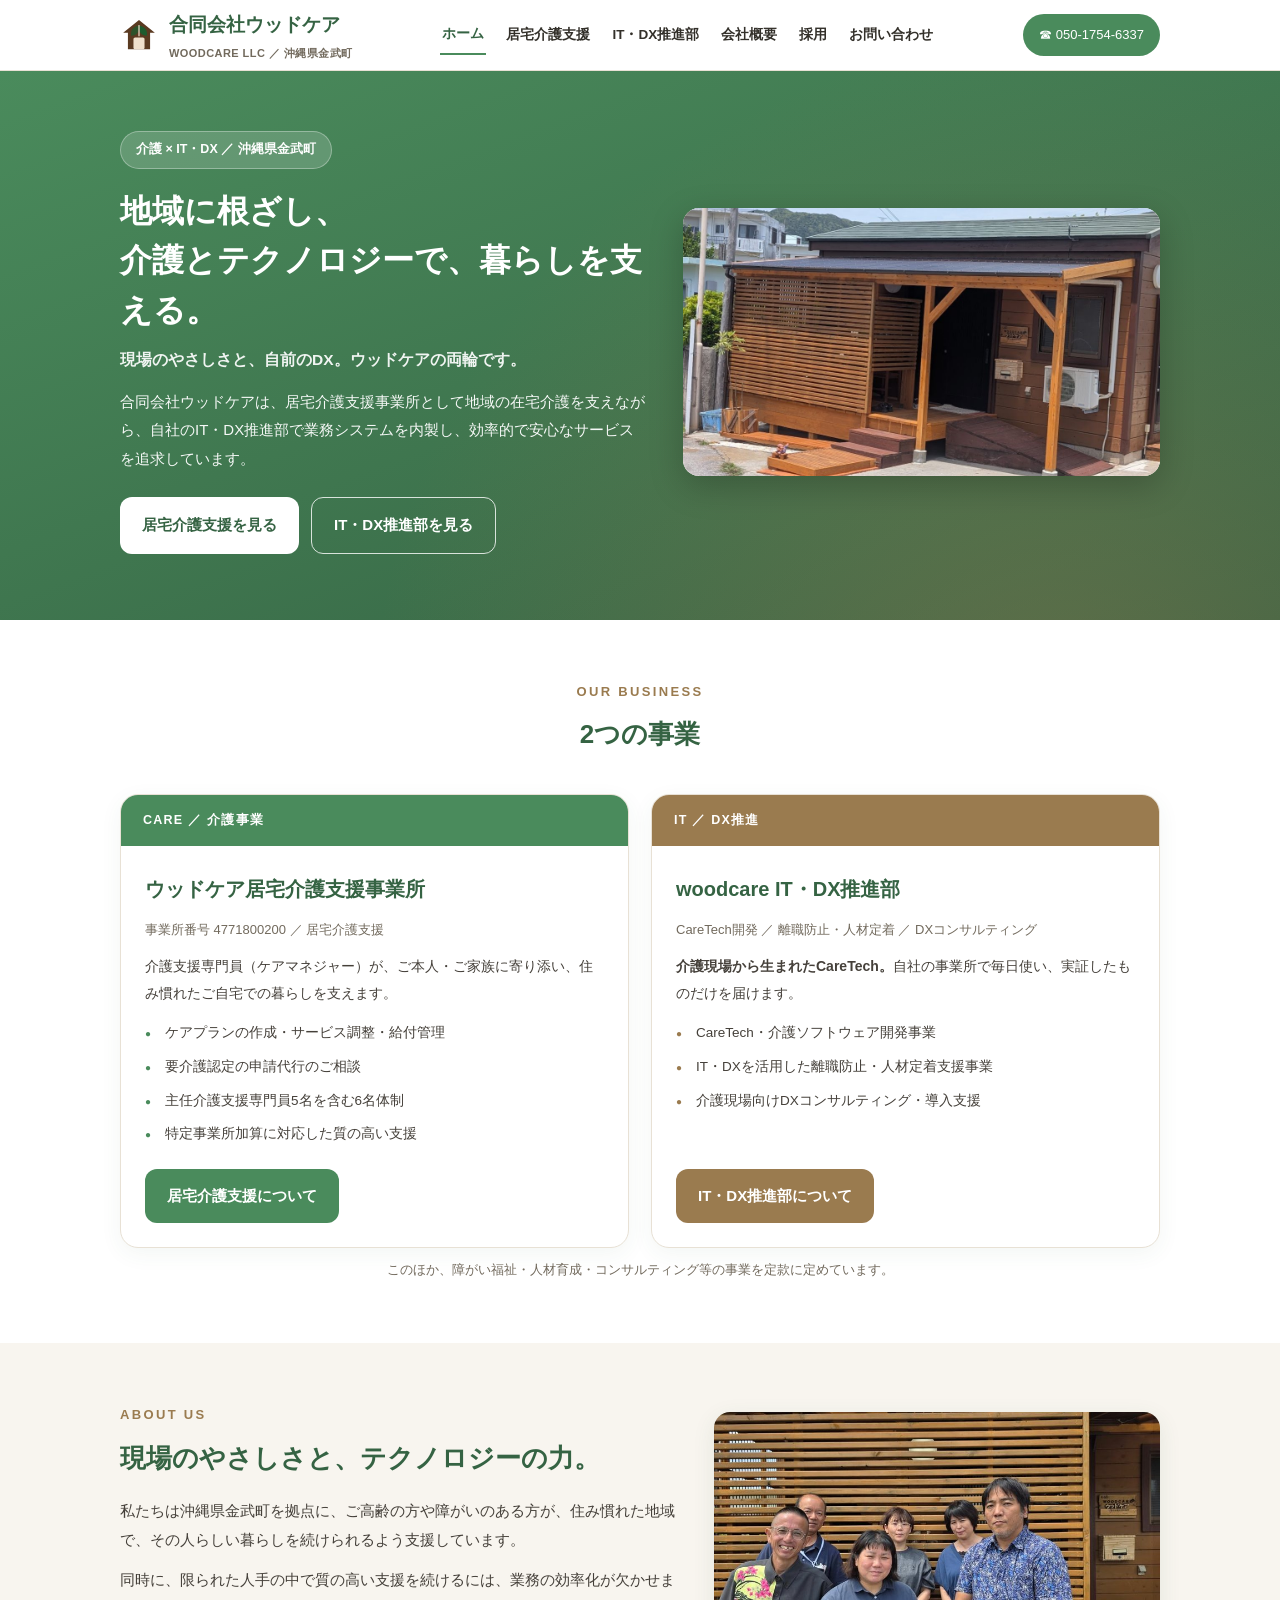
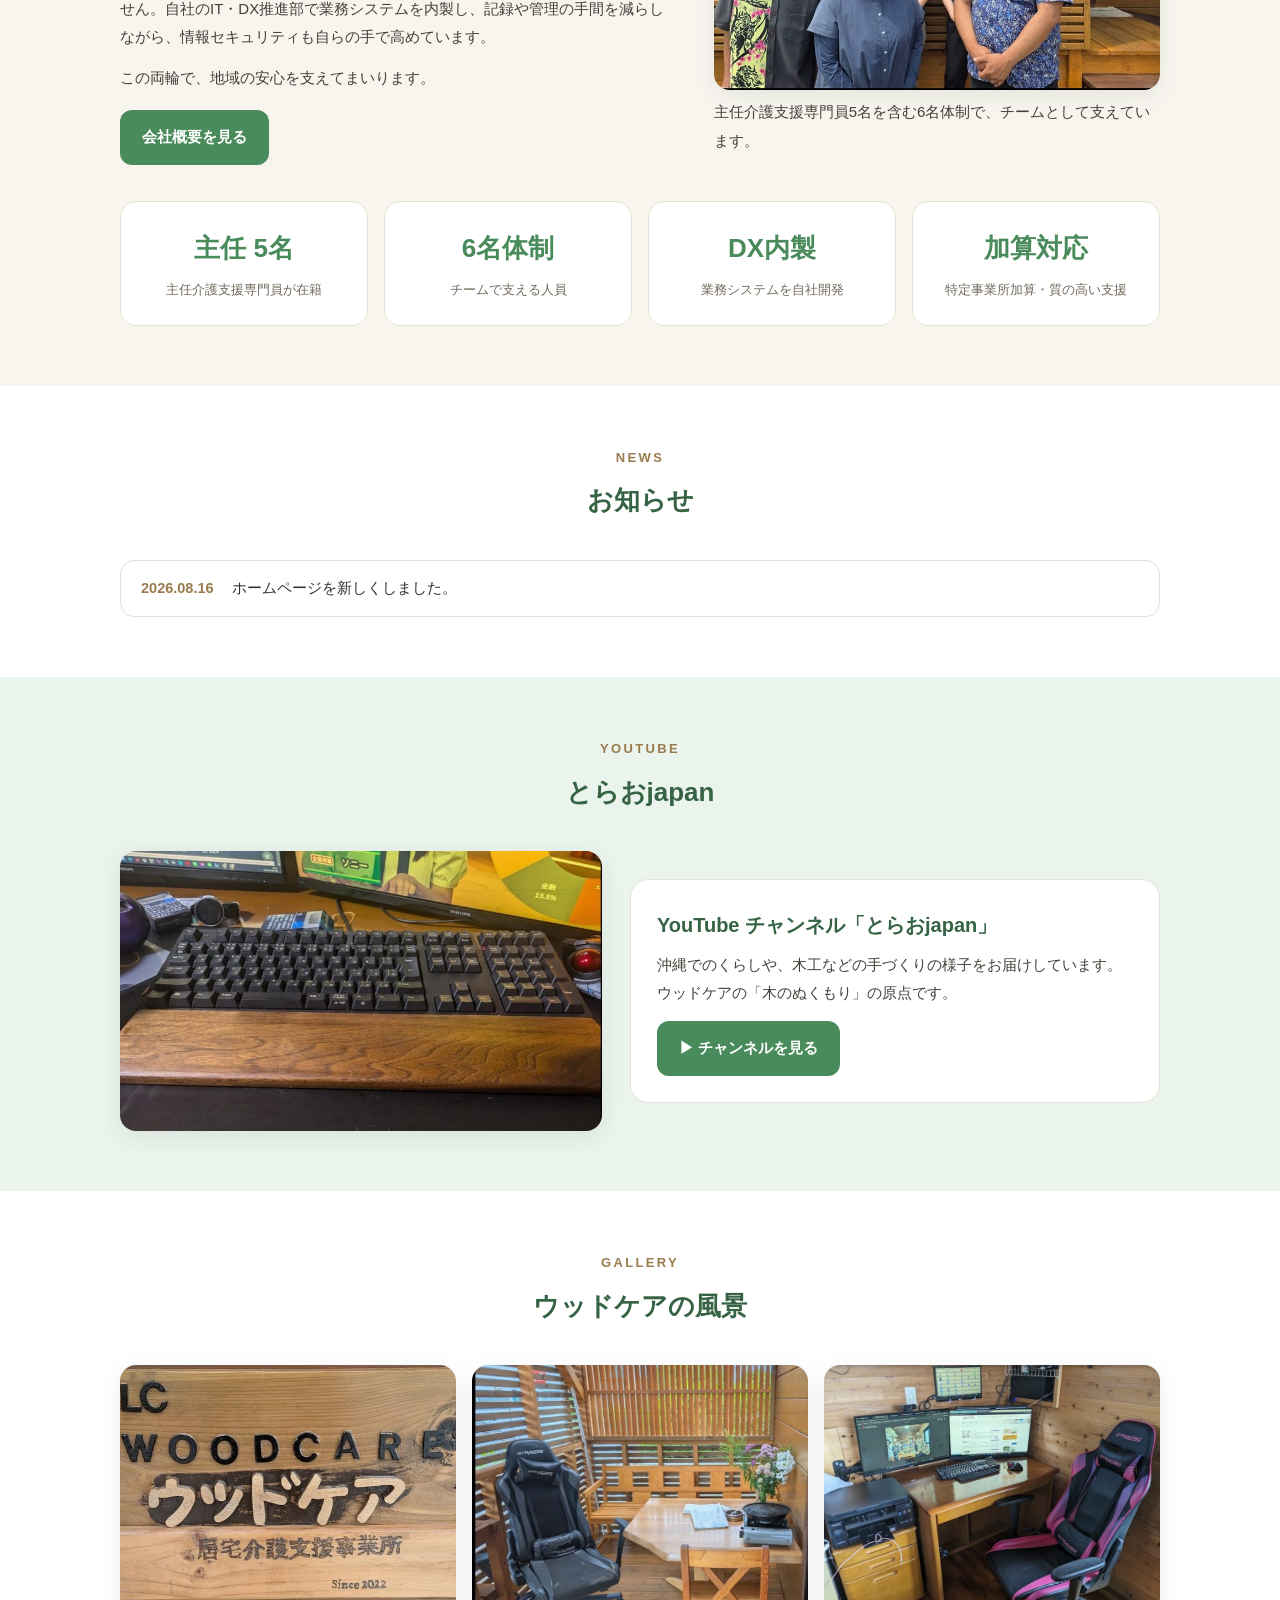
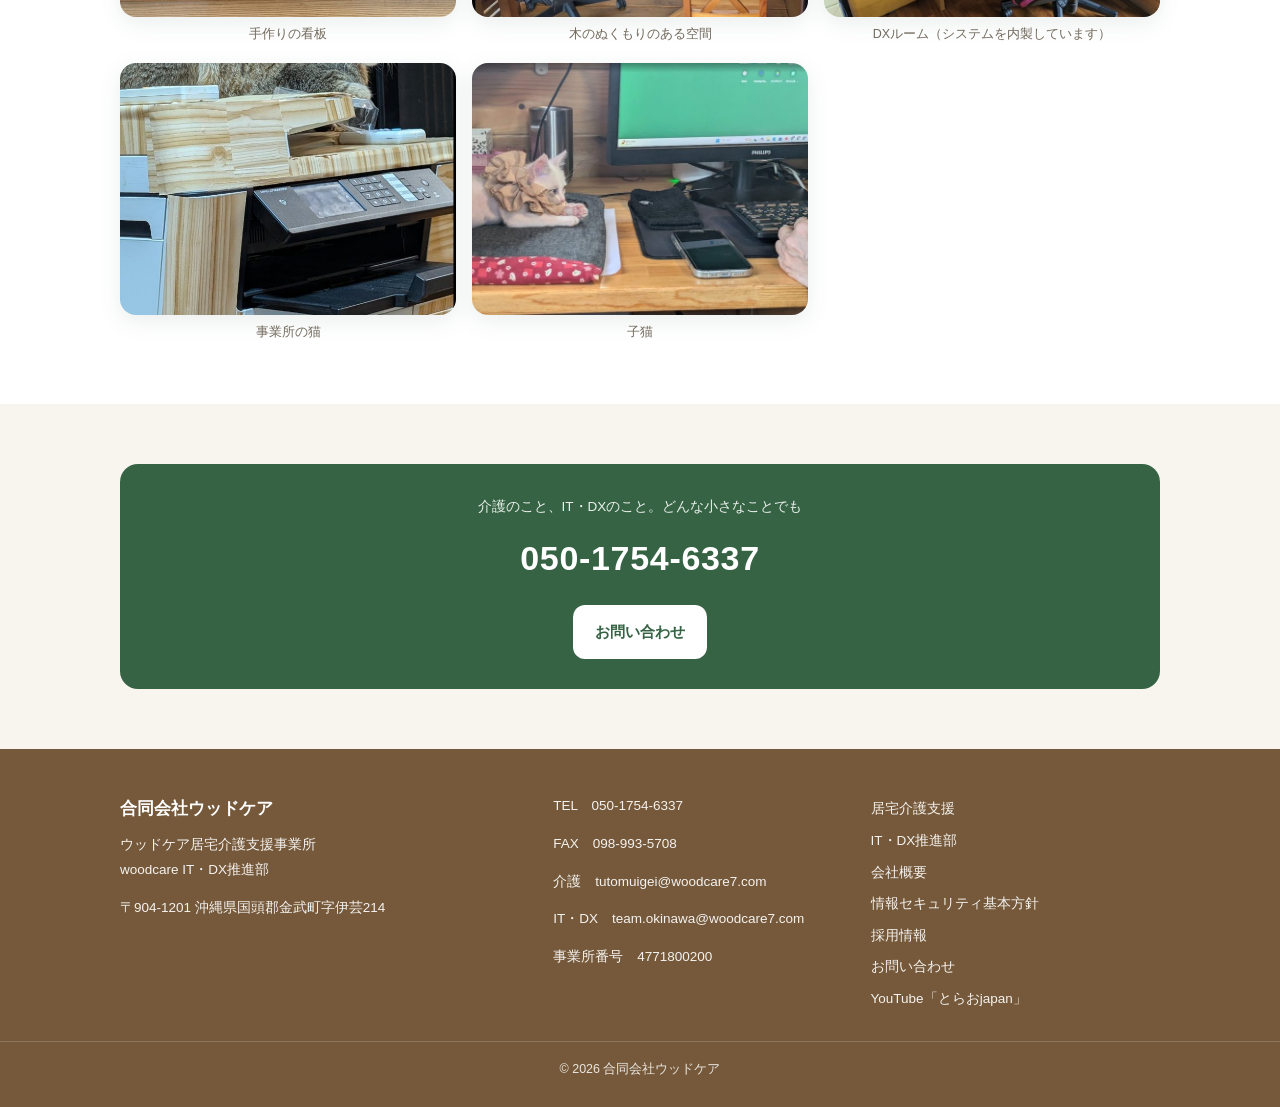
==== commit 34945114: "公開前の確認：work.jpg を公開対象から外す／写真の説明を実物に合わせる - images/work.jpg（業務の様子）を公開対象から外した。   設計書の「顔が写る写真は了承済みのもののみ（" ====
--- a/index.html
+++ b/index.html
@@ -158,10 +158,6 @@
         <figcaption>木のぬくもりのある空間</figcaption>
       </figure>
       <figure>
-        <div class="pic"><img src="images/work.jpg" alt="日々の業務の様子" width="800" height="672" loading="lazy"></div>
-        <figcaption>日々の業務の様子</figcaption>
-      </figure>
-      <figure>
         <div class="pic"><img src="images/dx-room.jpg" alt="業務システムを内製しているDXルーム" width="800" height="626" loading="lazy"></div>
         <figcaption>DXルーム（システムを内製しています）</figcaption>
       </figure>
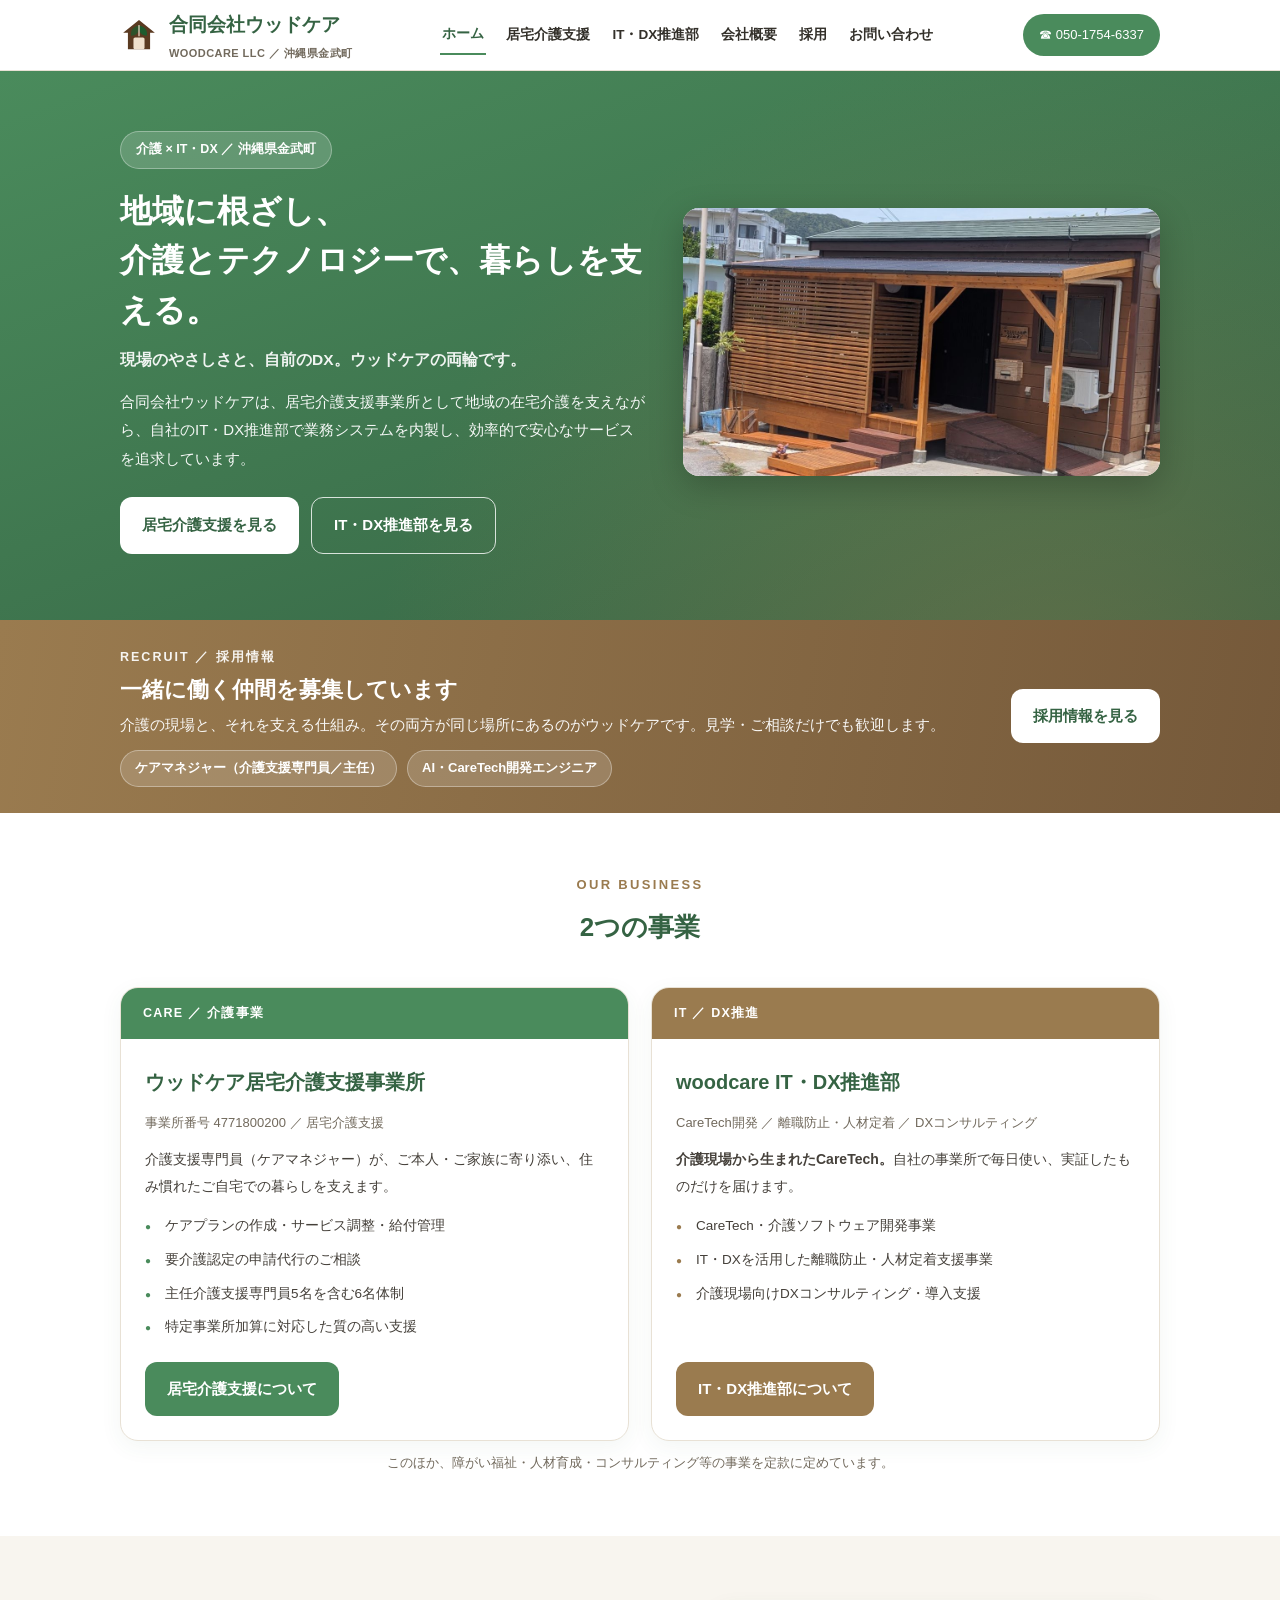
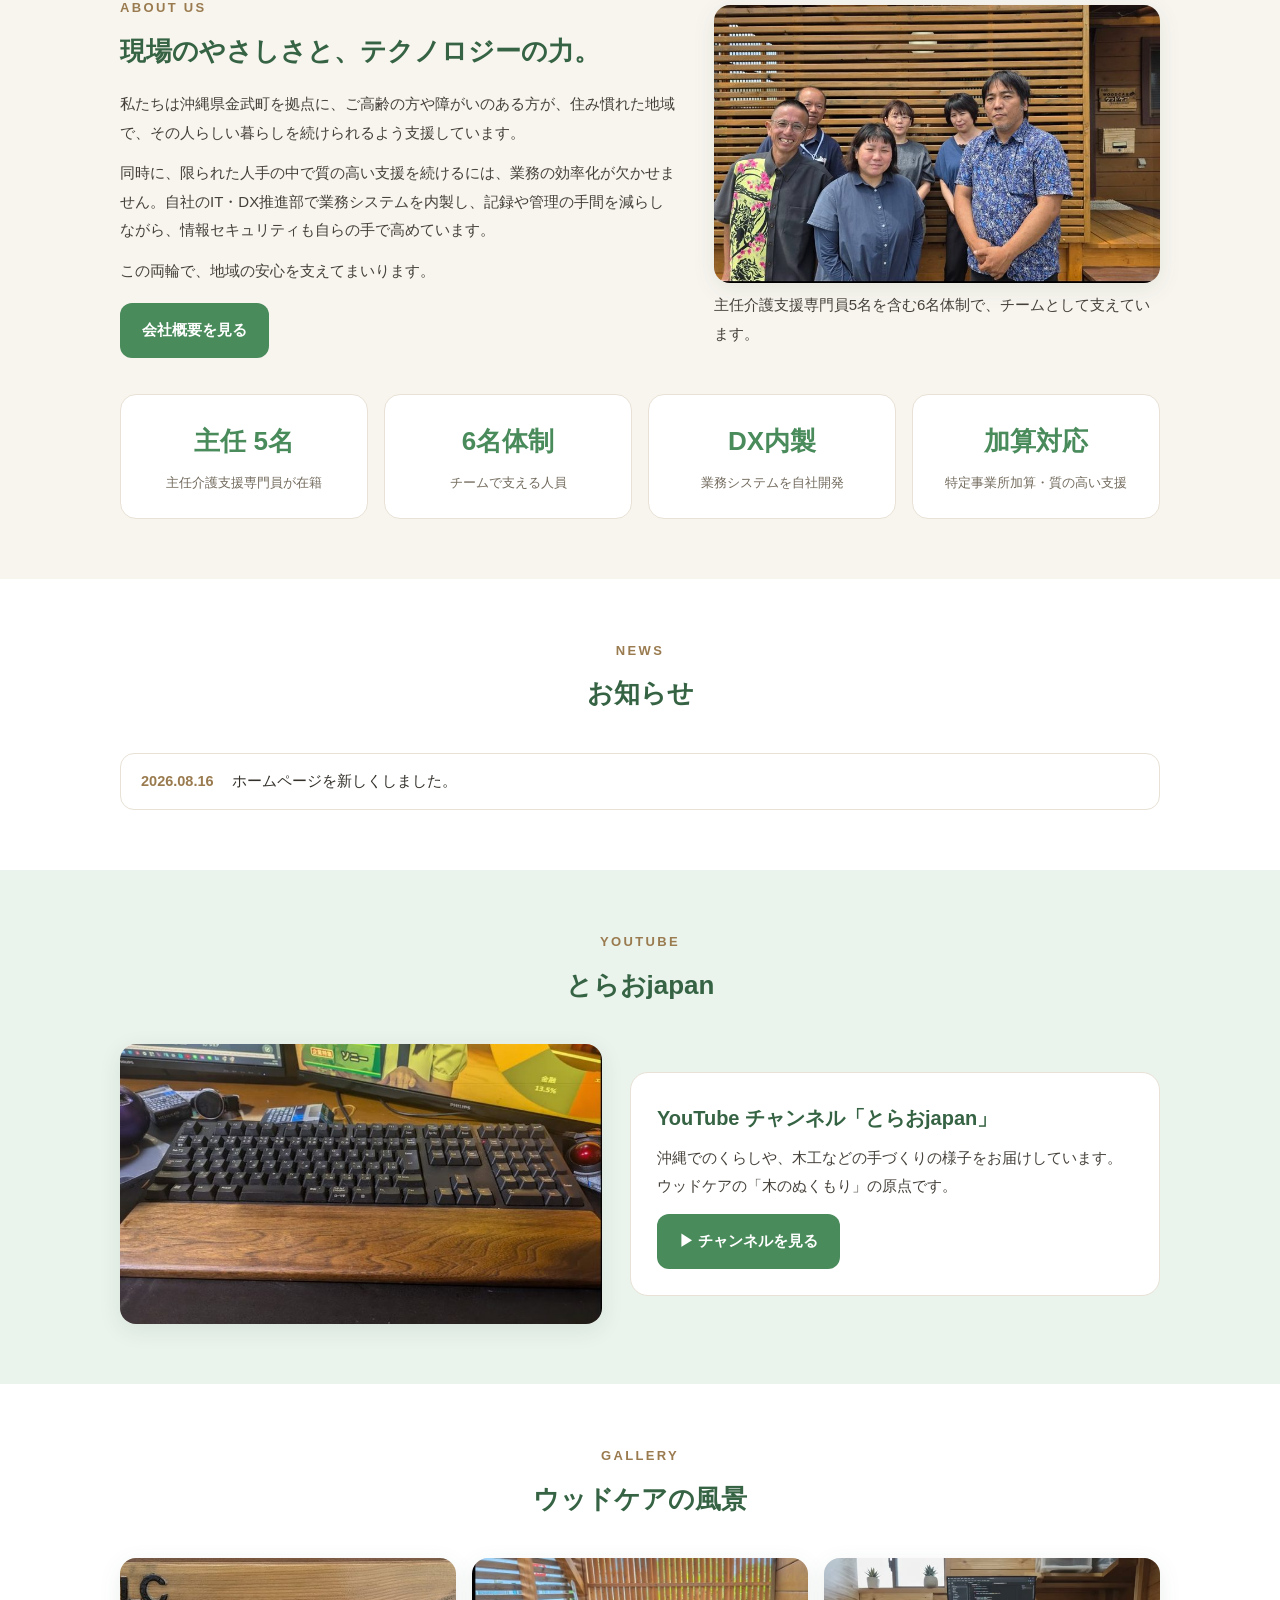
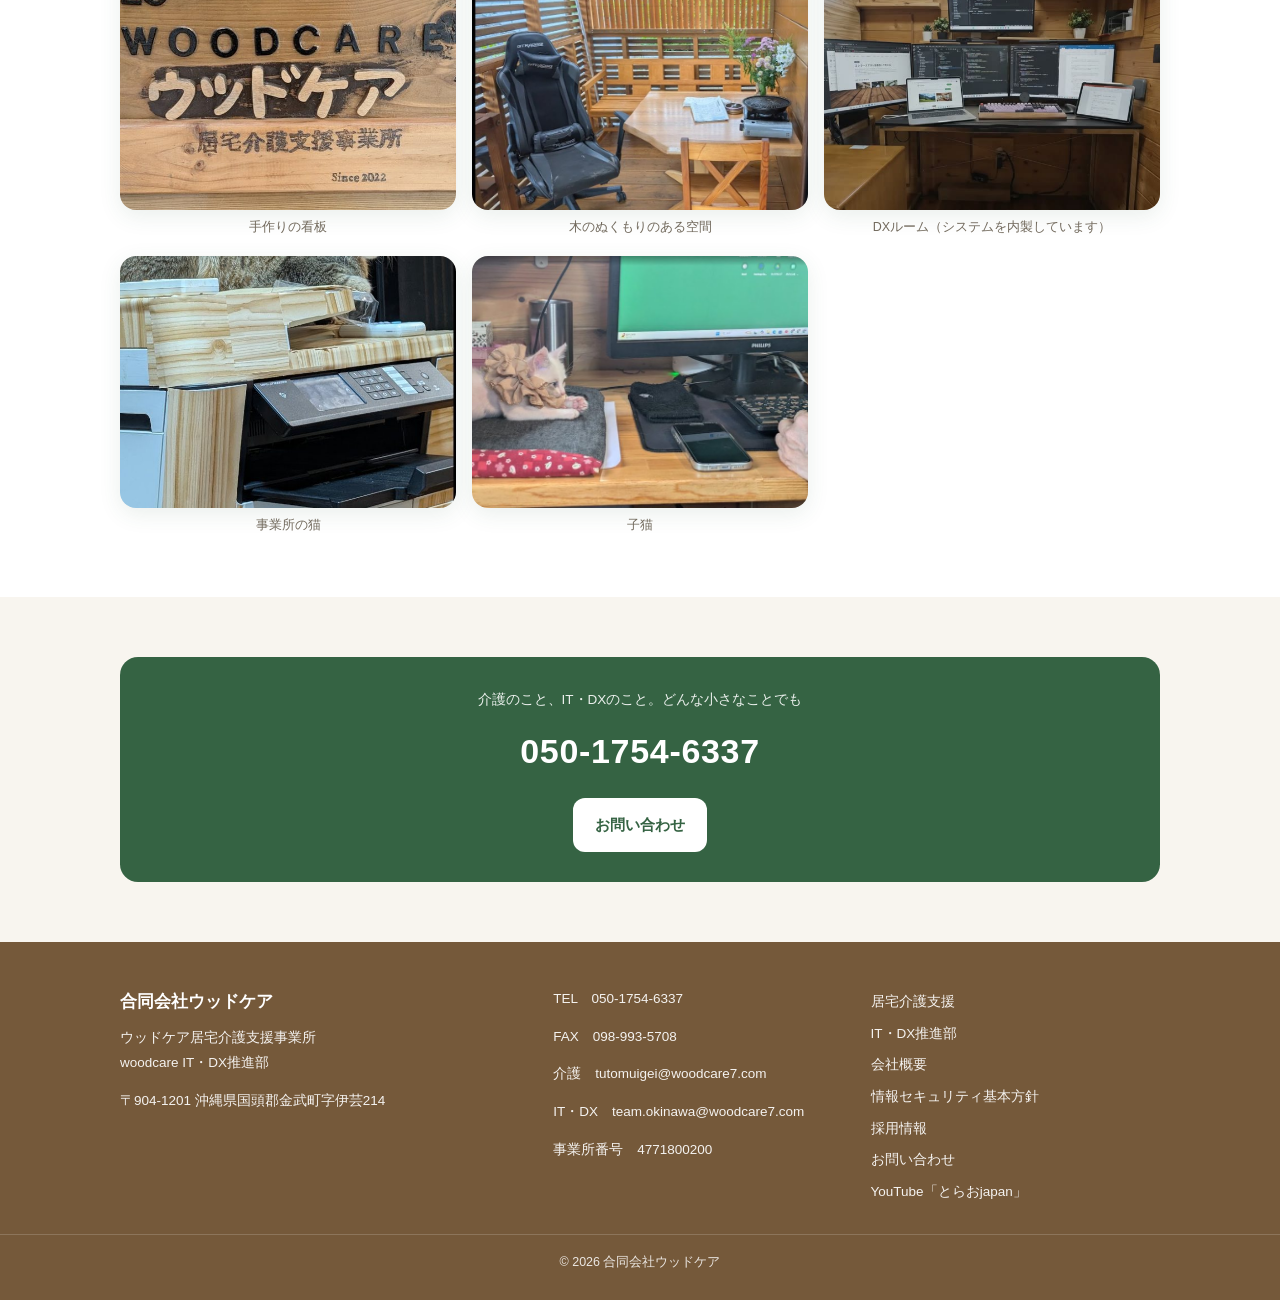
==== commit 6dbfdef3: "ホーム上段に採用の帯／デスク写真の差し替え／DXルームを動くタイルに 1. ホーム（index.html）    ヒーロー直下に採用の帯を新設（茶の帯・ケアマネジャー／AI・CareTech開発   " ====
--- a/index.html
+++ b/index.html
@@ -47,6 +47,23 @@
   </div>
 </div>
 
+<div class="recruit-band">
+  <div class="wrap inner">
+    <div>
+      <div class="t">RECRUIT ／ 採用情報</div>
+      <h2>一緒に働く仲間を募集しています</h2>
+      <p>介護の現場と、それを支える仕組み。その両方が同じ場所にあるのがウッドケアです。見学・ご相談だけでも歓迎します。</p>
+      <div class="jobs">
+        <span class="job">ケアマネジャー（介護支援専門員／主任）</span>
+        <span class="job">AI・CareTech開発エンジニア</span>
+      </div>
+    </div>
+    <div>
+      <a class="btn btn-w" href="recruit.html">採用情報を見る</a>
+    </div>
+  </div>
+</div>
+
 <section>
   <div class="wrap">
     <div class="sec-head">
--- a/style.css
+++ b/style.css
@@ -119,6 +119,57 @@
 .gallery .pic img{aspect-ratio:4/3}
 .gallery figcaption{font-size:12.5px;color:var(--muted);margin-top:6px;text-align:center}
 
+/* 採用の帯（ホームの上段。求人が目立つように） */
+.recruit-band{
+  background:linear-gradient(100deg,var(--brown) 0%,var(--brown-d) 100%);
+  color:#fff;padding:26px 0;
+}
+.recruit-band .inner{
+  display:flex;align-items:center;justify-content:space-between;gap:22px;flex-wrap:wrap;
+}
+.recruit-band .t{font-size:12.5px;font-weight:800;letter-spacing:.16em;opacity:.92}
+.recruit-band h2{font-size:22px;font-weight:800;margin:4px 0 6px;line-height:1.5}
+.recruit-band p{font-size:14.5px;opacity:.95}
+.recruit-band .jobs{display:flex;gap:10px;flex-wrap:wrap;margin-top:10px}
+.recruit-band .job{
+  background:rgba(255,255,255,.16);border:1px solid rgba(255,255,255,.34);
+  border-radius:999px;padding:5px 14px;font-size:13px;font-weight:700;
+}
+@media(max-width:860px){
+  .recruit-band .inner{flex-direction:column;align-items:flex-start}
+  .recruit-band h2{font-size:19px}
+}
+
+/* 動くタイル（音なし・自動再生の短い動画） */
+.movie{
+  border-radius:16px;overflow:hidden;background:var(--cream);
+  box-shadow:0 6px 22px rgba(53,99,67,.10);line-height:0;position:relative;
+}
+.movie video,.movie img{width:100%;height:auto;display:block}
+/* 動きを減らす設定の方には、静止画のように見せる */
+@media (prefers-reduced-motion: reduce){
+  .movie video{display:none}
+  .movie .fallback{display:block}
+}
+.movie .fallback{display:none}
+
+/* 地図の埋め込み（スマホでも崩れないように枠で包む） */
+.mapbox{
+  position:relative;width:100%;border-radius:14px;overflow:hidden;
+  border:1px solid var(--line);box-shadow:0 6px 22px rgba(53,99,67,.08);
+  background:var(--cream);line-height:0;
+}
+.mapbox iframe{width:100%;height:360px;border:0;display:block}
+@media(max-width:640px){.mapbox iframe{height:280px}}
+
+/* 相談チャネルのカード */
+.ch{display:grid;grid-template-columns:repeat(3,1fr);gap:20px;align-items:stretch}
+@media(max-width:860px){.ch{grid-template-columns:1fr}}
+.ch .card .body{gap:12px}
+.ch .big{font-size:22px;font-weight:800;color:var(--green-d);letter-spacing:.01em;word-break:break-all}
+.ch .big a{color:var(--green-d)}
+@media(max-width:640px){.ch .big{font-size:18px}}
+
 /* YouTube */
 .tube{display:grid;grid-template-columns:1fr 1.1fr;gap:28px;align-items:center}
 @media(max-width:860px){.tube{grid-template-columns:1fr}}
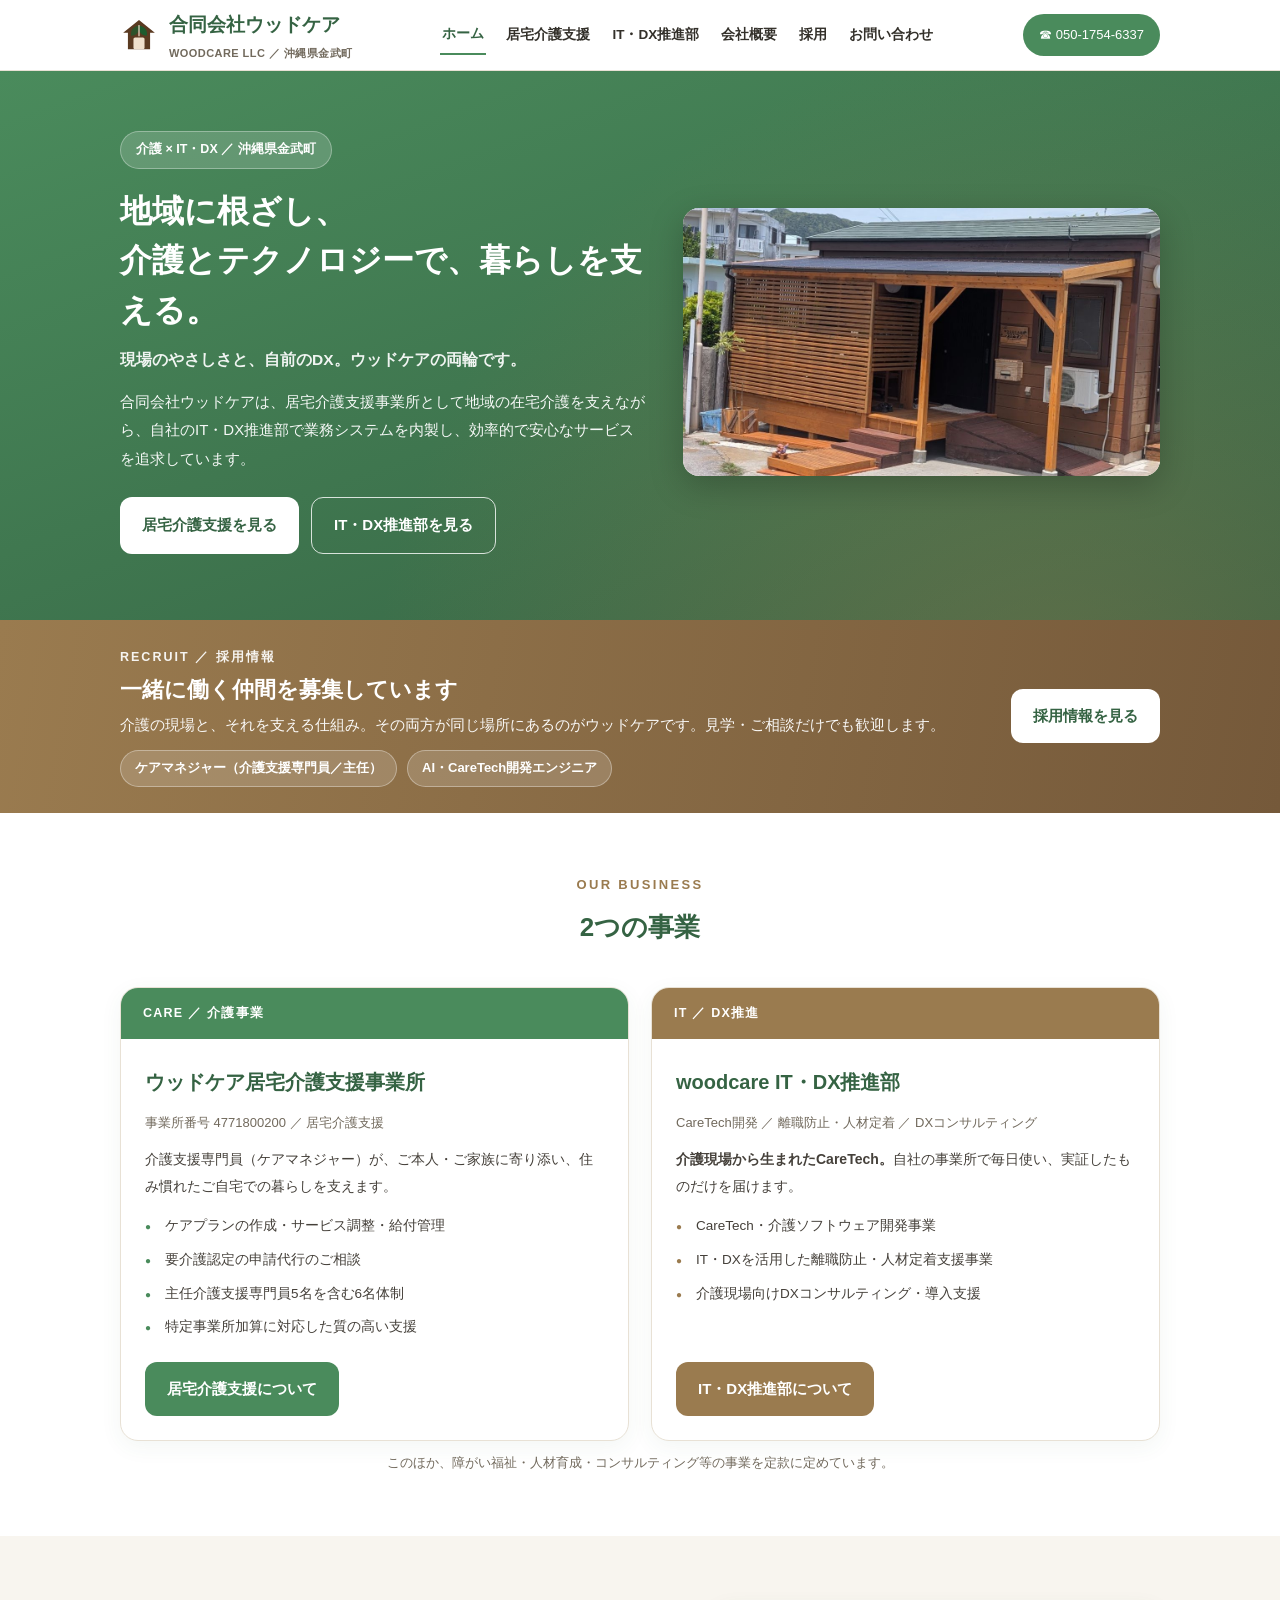
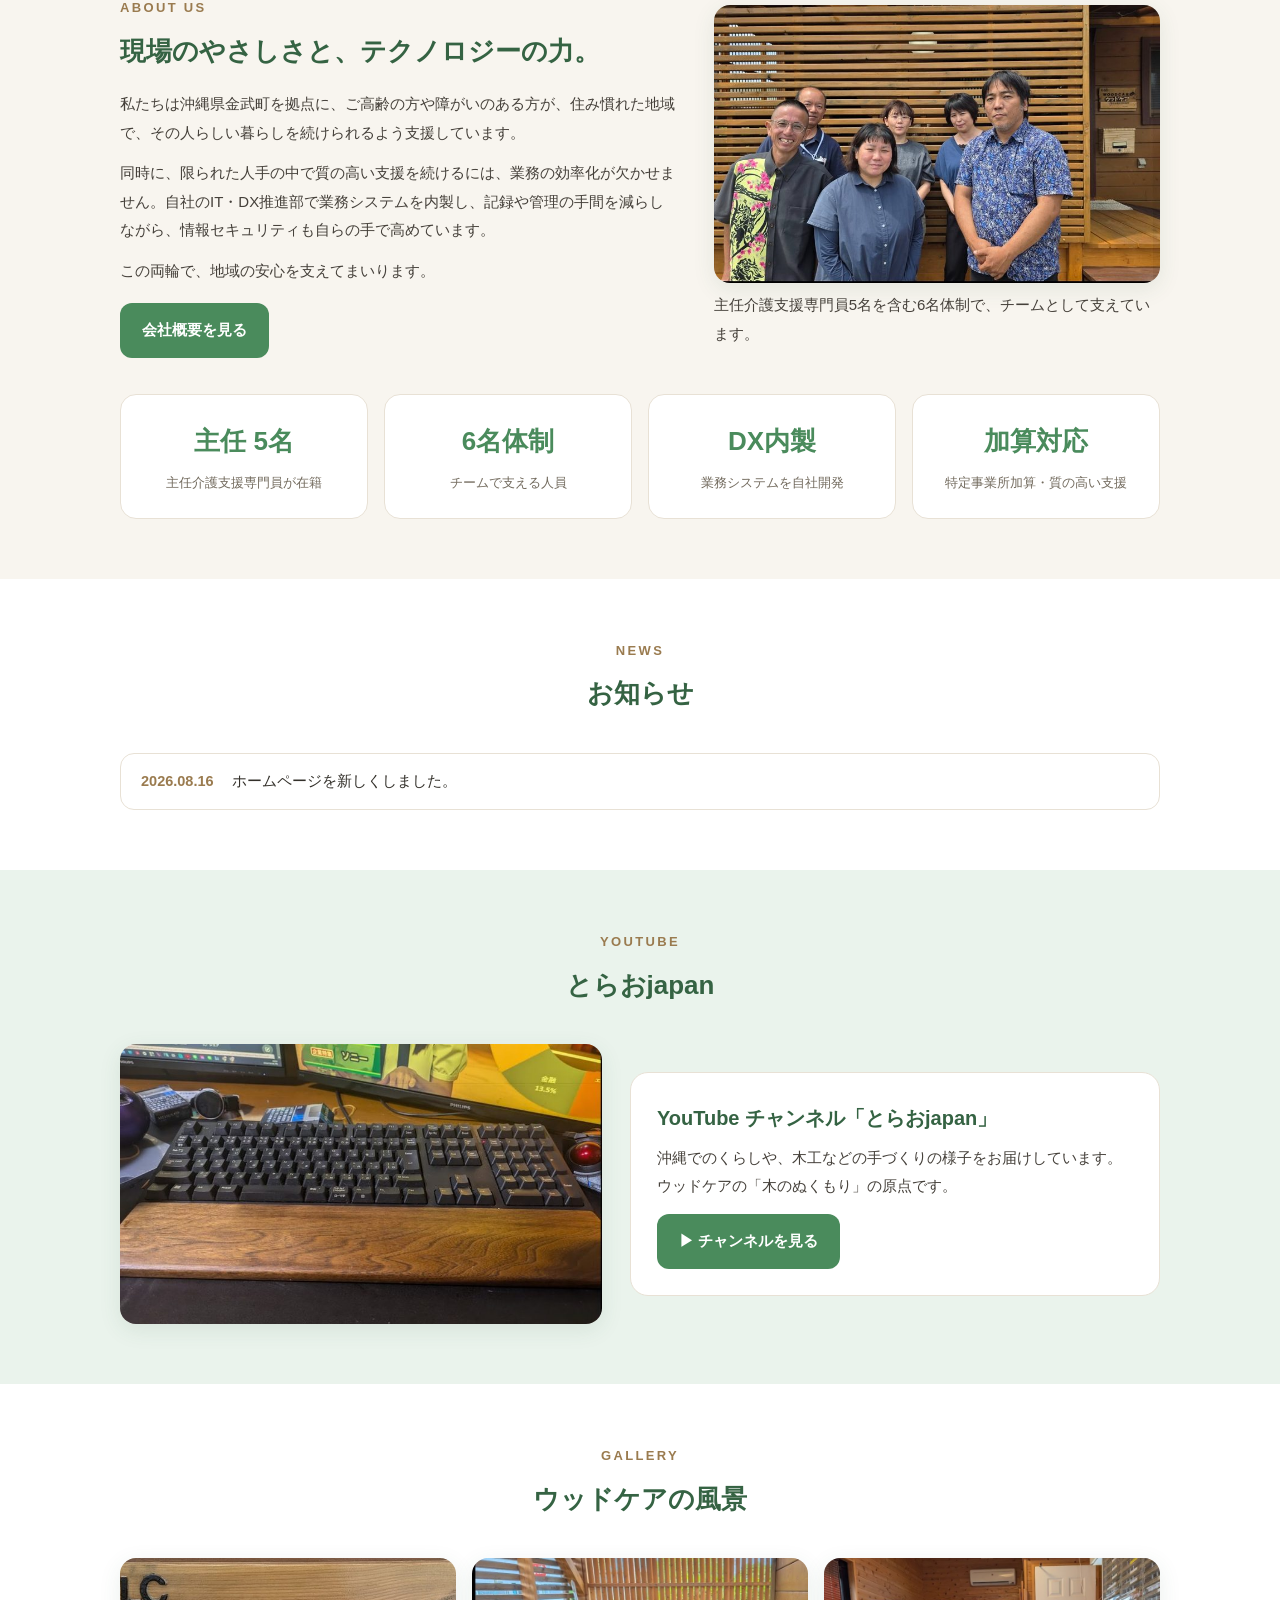
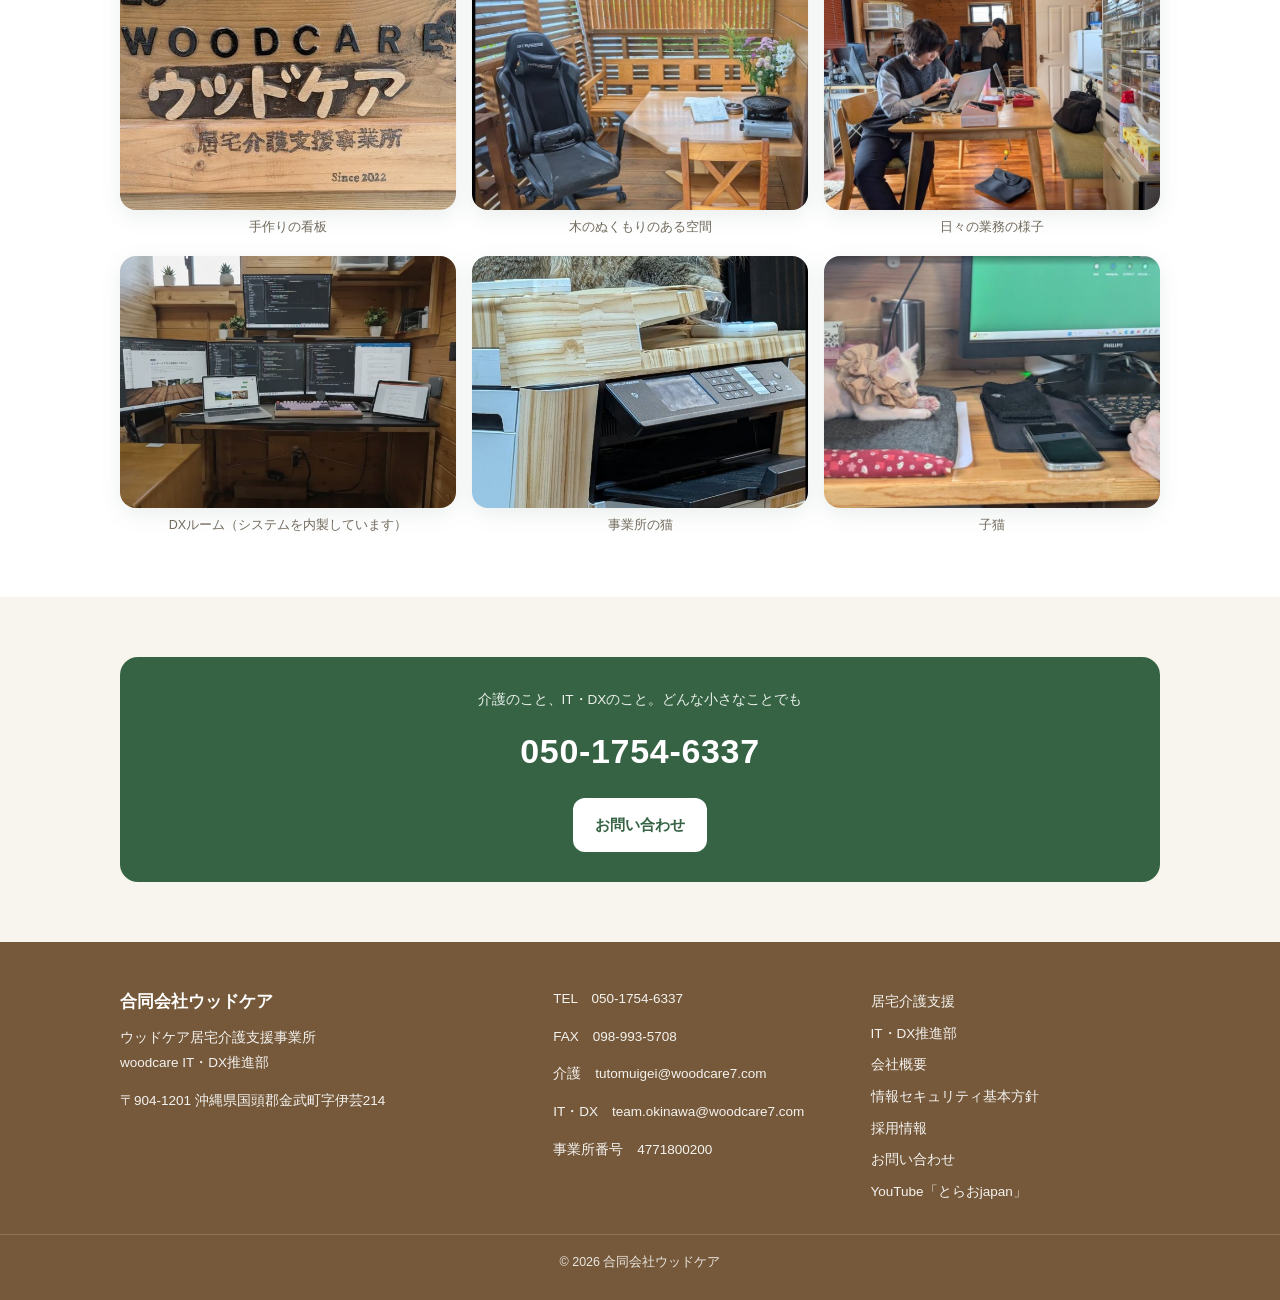
==== commit 2709a405: "公開前の整理：下書きの利用者様の声を外す／社内メモを非公開に／work.jpg を戻す - kaigo：「利用者様・ご家族の声」3件はイメージの下書きだったため、   公開版からセクションごと削除（実" ====
--- a/index.html
+++ b/index.html
@@ -175,6 +175,10 @@
         <figcaption>木のぬくもりのある空間</figcaption>
       </figure>
       <figure>
+        <div class="pic"><img src="images/work.jpg" alt="日々の業務の様子" width="800" height="672" loading="lazy"></div>
+        <figcaption>日々の業務の様子</figcaption>
+      </figure>
+      <figure>
         <div class="pic"><img src="images/dx-room.jpg" alt="業務システムを内製しているDXルーム" width="800" height="626" loading="lazy"></div>
         <figcaption>DXルーム（システムを内製しています）</figcaption>
       </figure>
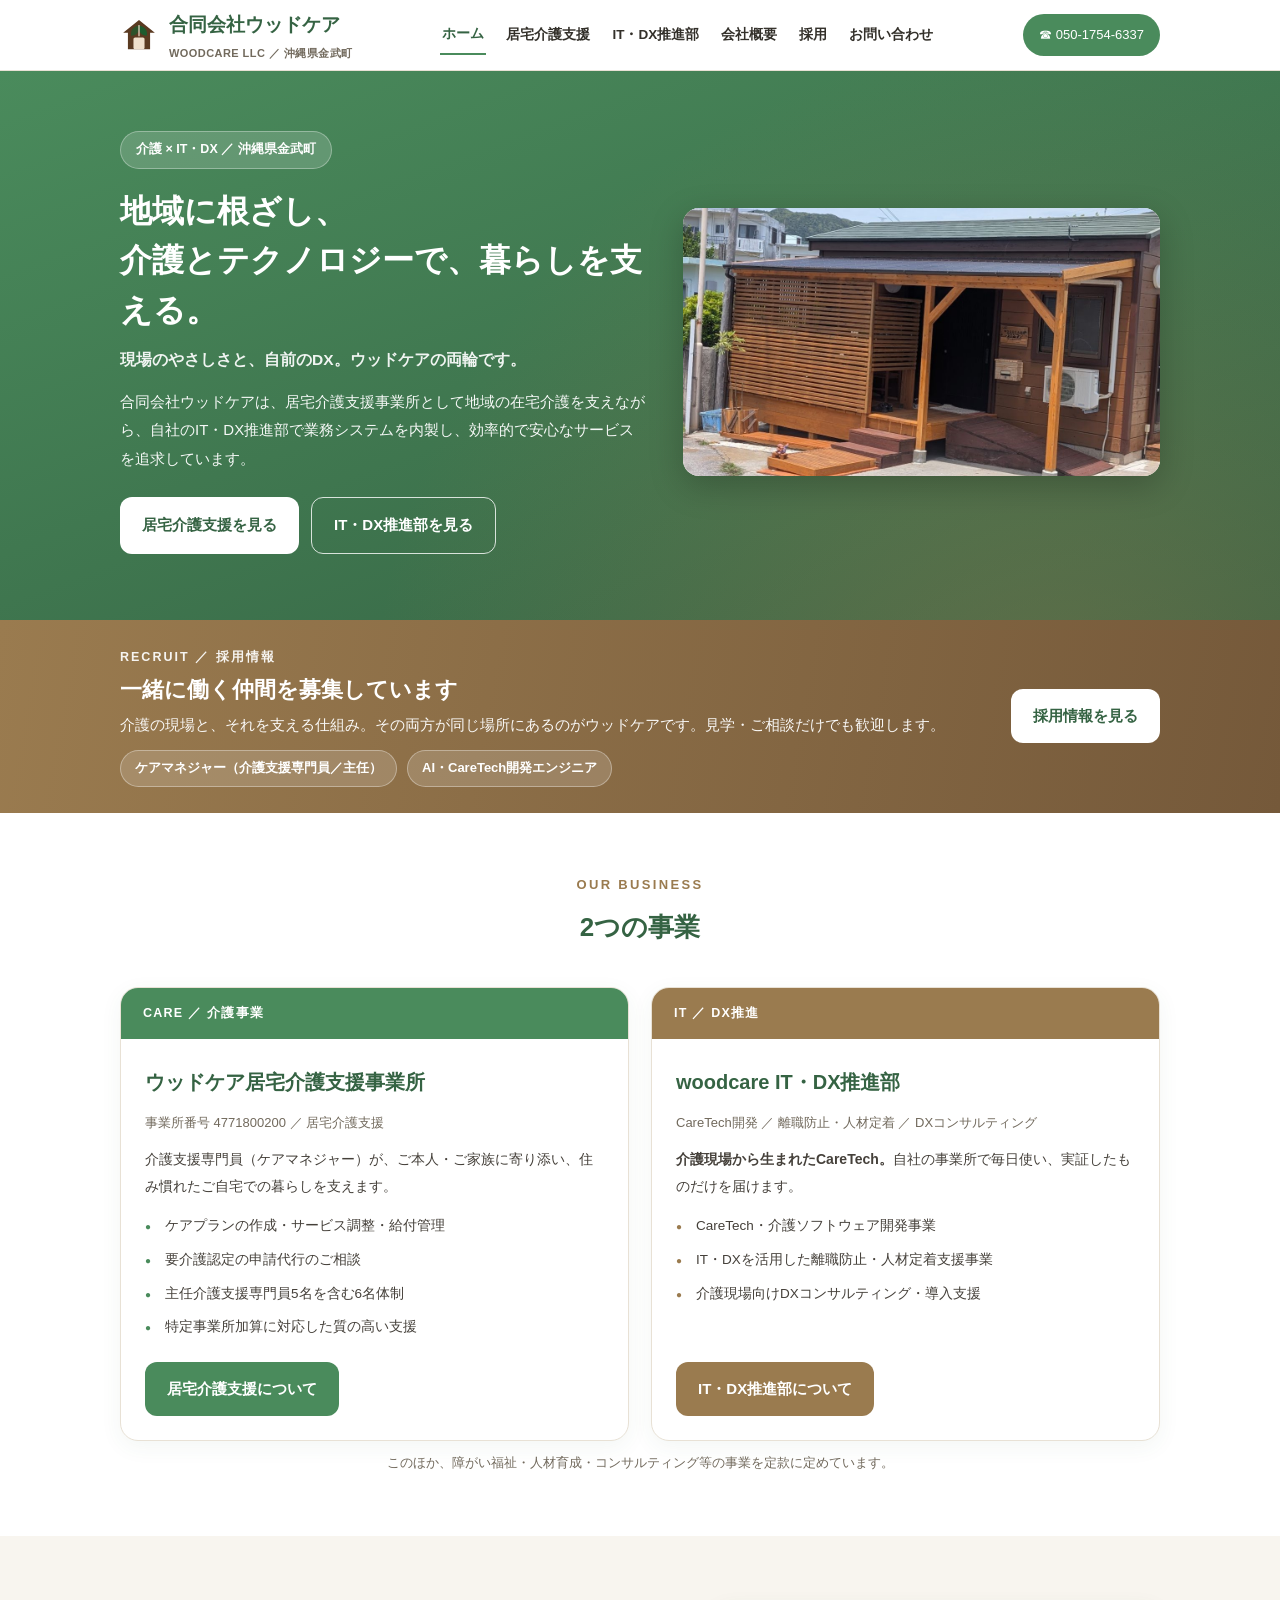
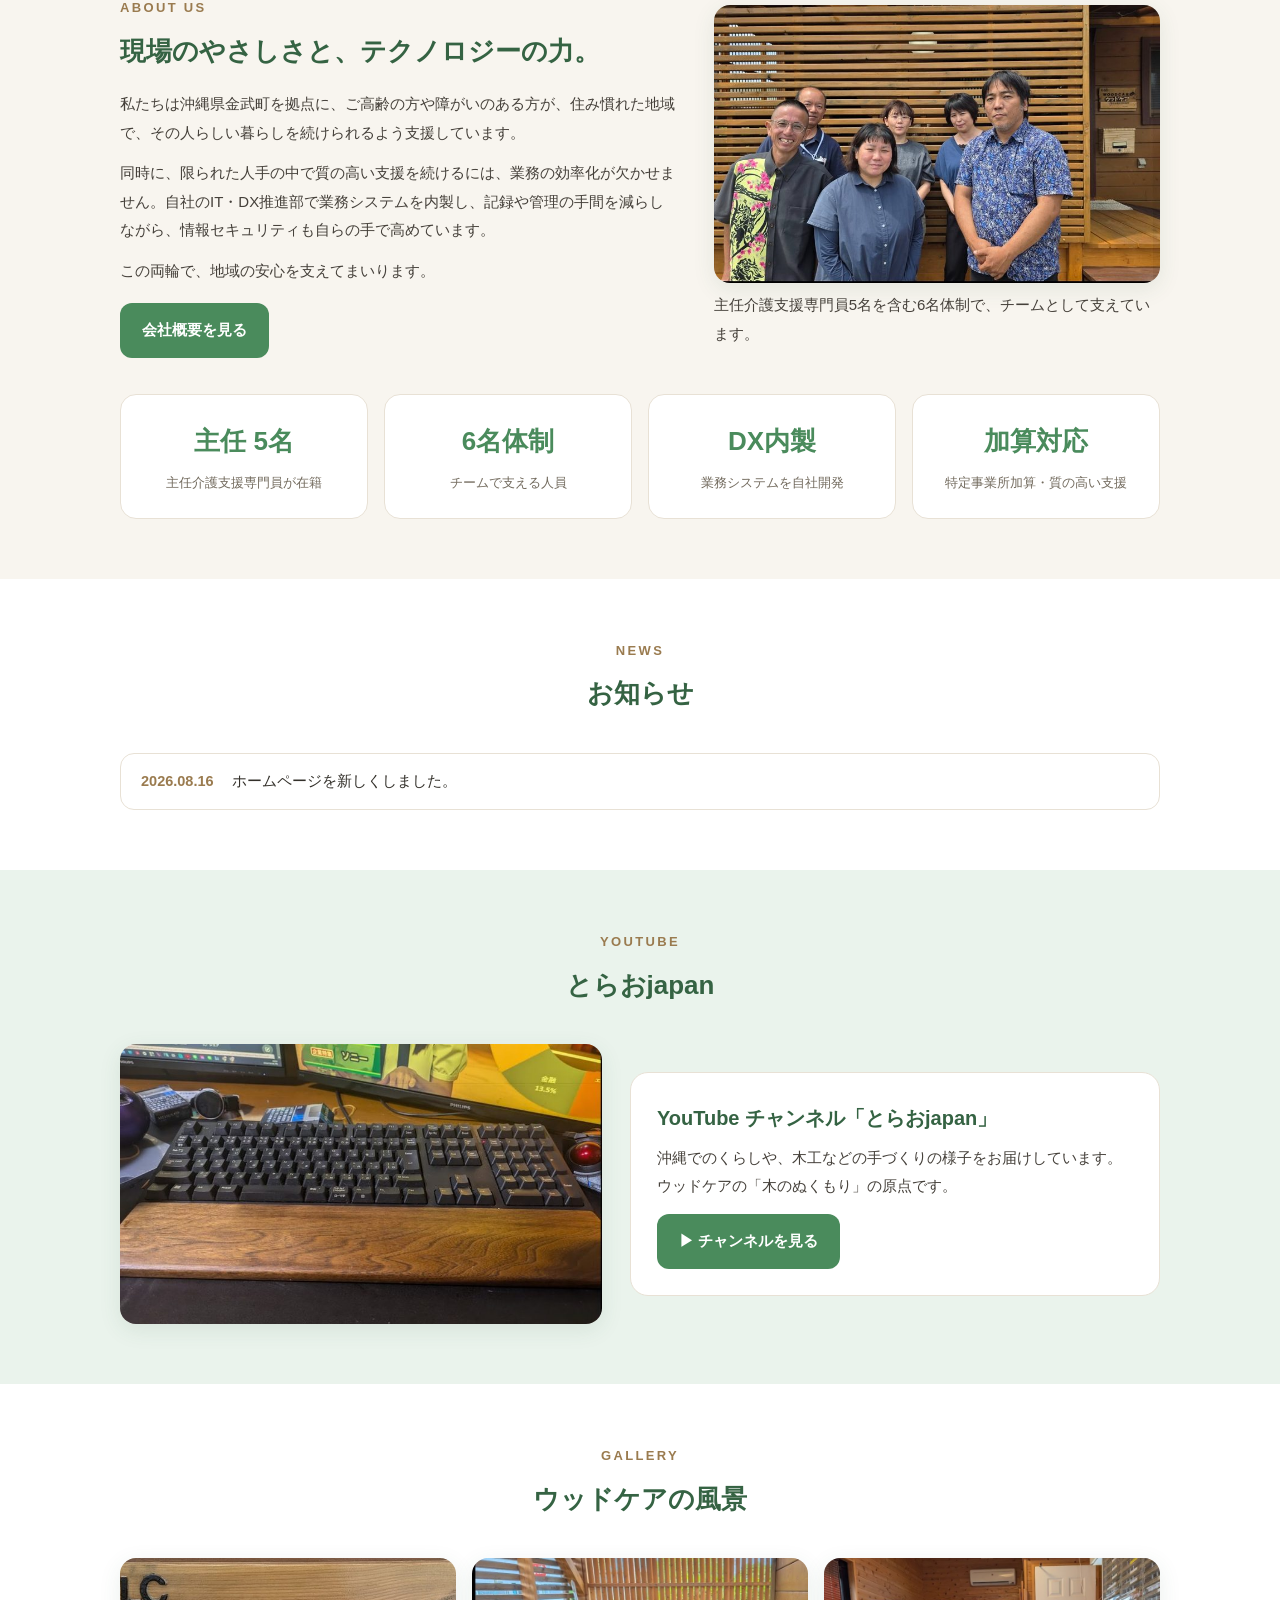
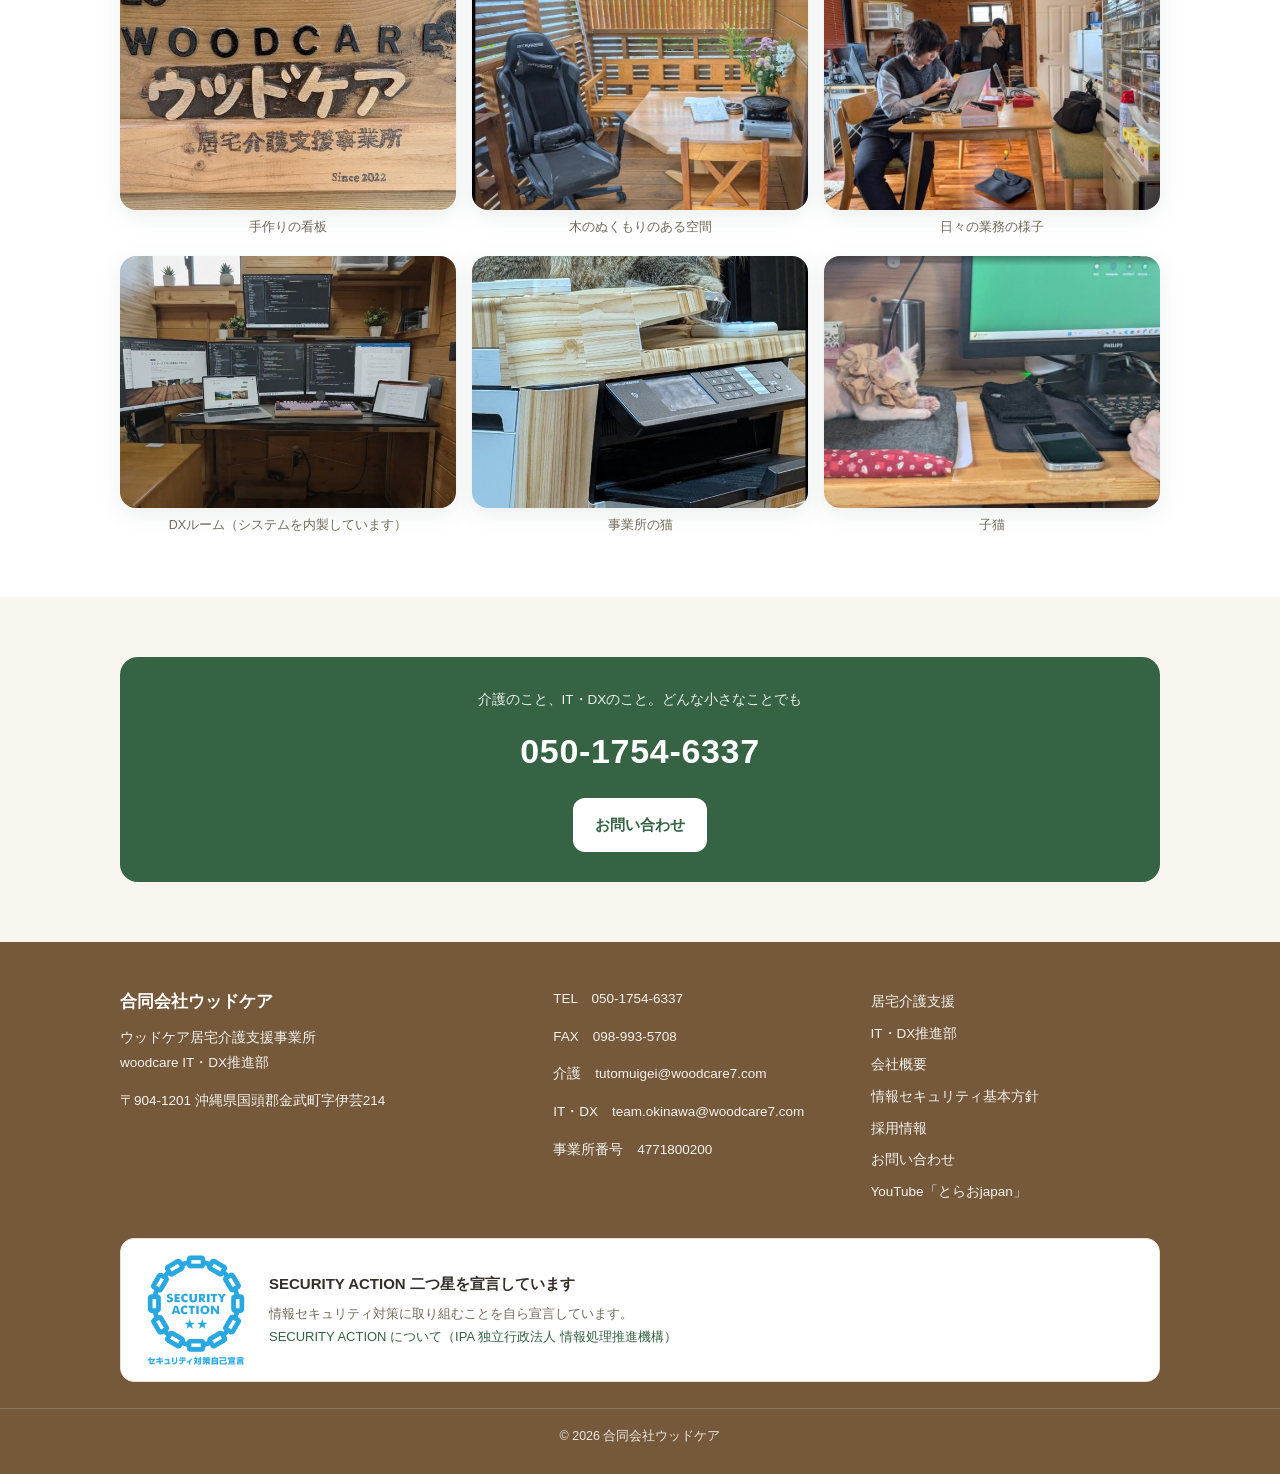
==== commit 28dd7213: "SECURITY ACTION 二つ星のロゴを設置し、会社概要から出資額の行を削除 - IPA 配布の futatsuboshi.zip から color/security_action_futats" ====
--- a/index.html
+++ b/index.html
@@ -230,6 +230,20 @@
       </ul>
     </div>
   </div>
+  <div class="wrap sa-foot">
+    <div class="sa">
+      <img src="images/security-action-2star.png"
+           alt="SECURITY ACTION 二つ星（セキュリティ対策自己宣言）"
+           width="1378" height="1378" loading="lazy">
+      <div>
+        <div class="t">SECURITY ACTION 二つ星を宣言しています</div>
+        <div class="d">
+          情報セキュリティ対策に取り組むことを自ら宣言しています。<br>
+          <a href="https://www.ipa.go.jp/security/security-action/" target="_blank" rel="noopener">SECURITY ACTION について（IPA 独立行政法人 情報処理推進機構）</a>
+        </div>
+      </div>
+    </div>
+  </div>
   <div class="copy">© 2026 合同会社ウッドケア</div>
 </footer>
 
--- a/style.css
+++ b/style.css
@@ -259,6 +259,35 @@
 .todo b{color:var(--warn)}
 .note{font-size:13px;color:var(--muted);margin-top:10px}
 
+/* ---------------- SECURITY ACTION（セキュリティ対策自己宣言）ロゴ ----------------
+   IPA「SECURITY ACTION ロゴマーク使用ガイドライン」(2024.07.01 Ver3.1) を守る。
+     ・Web は縦 34px 以上   → ここでは 110px（スマホ 92px）
+     ・加工しない           → 色・縦横比・形を変えない。フチや文字を足さない。
+                              切らない。薄くしない（opacity・filter を当てない）
+     ・背景を透けさせない   → かならず白の無地の板の上に置く（写真・模様の上に置かない）
+     ・「セキュリティ対策自己宣言」の文字は画像の一部。文字ごと使う
+   画像そのものには一切スタイルを当てず、**縦横だけ**を指定する。
+   ------------------------------------------------------------------------ */
+.sa{
+  display:flex;align-items:center;gap:18px;
+  background:#fff;border:1px solid var(--line);border-radius:14px;
+  padding:16px 20px;color:var(--ink);
+}
+.sa img{width:110px;height:110px;flex:0 0 110px}   /* 正方形のまま・34px 以上 */
+.sa .t{font-weight:800;font-size:15px;line-height:1.7}
+.sa .d{font-size:13px;color:var(--muted);margin-top:5px;line-height:1.8}
+.sa .d a{color:var(--green-d)}
+@media(max-width:560px){
+  .sa{flex-direction:column;text-align:center;gap:12px;padding:18px}
+  .sa img{width:92px;height:92px;flex:0 0 92px}
+}
+
+/* フッターは地が濃い茶色なので、白い板の上に置いて読みやすさを確保する */
+.sa-foot{margin-top:30px}
+footer .sa{color:var(--ink)}
+footer .sa .t,footer .sa .d{opacity:1}
+footer .sa a{color:var(--green-d)}
+
 /* ---------------- 連絡先の箱 ---------------- */
 .contactbox{background:var(--green-d);color:#fff;border-radius:18px;padding:30px;text-align:center}
 .contactbox .lbl{font-size:13.5px;opacity:.9}
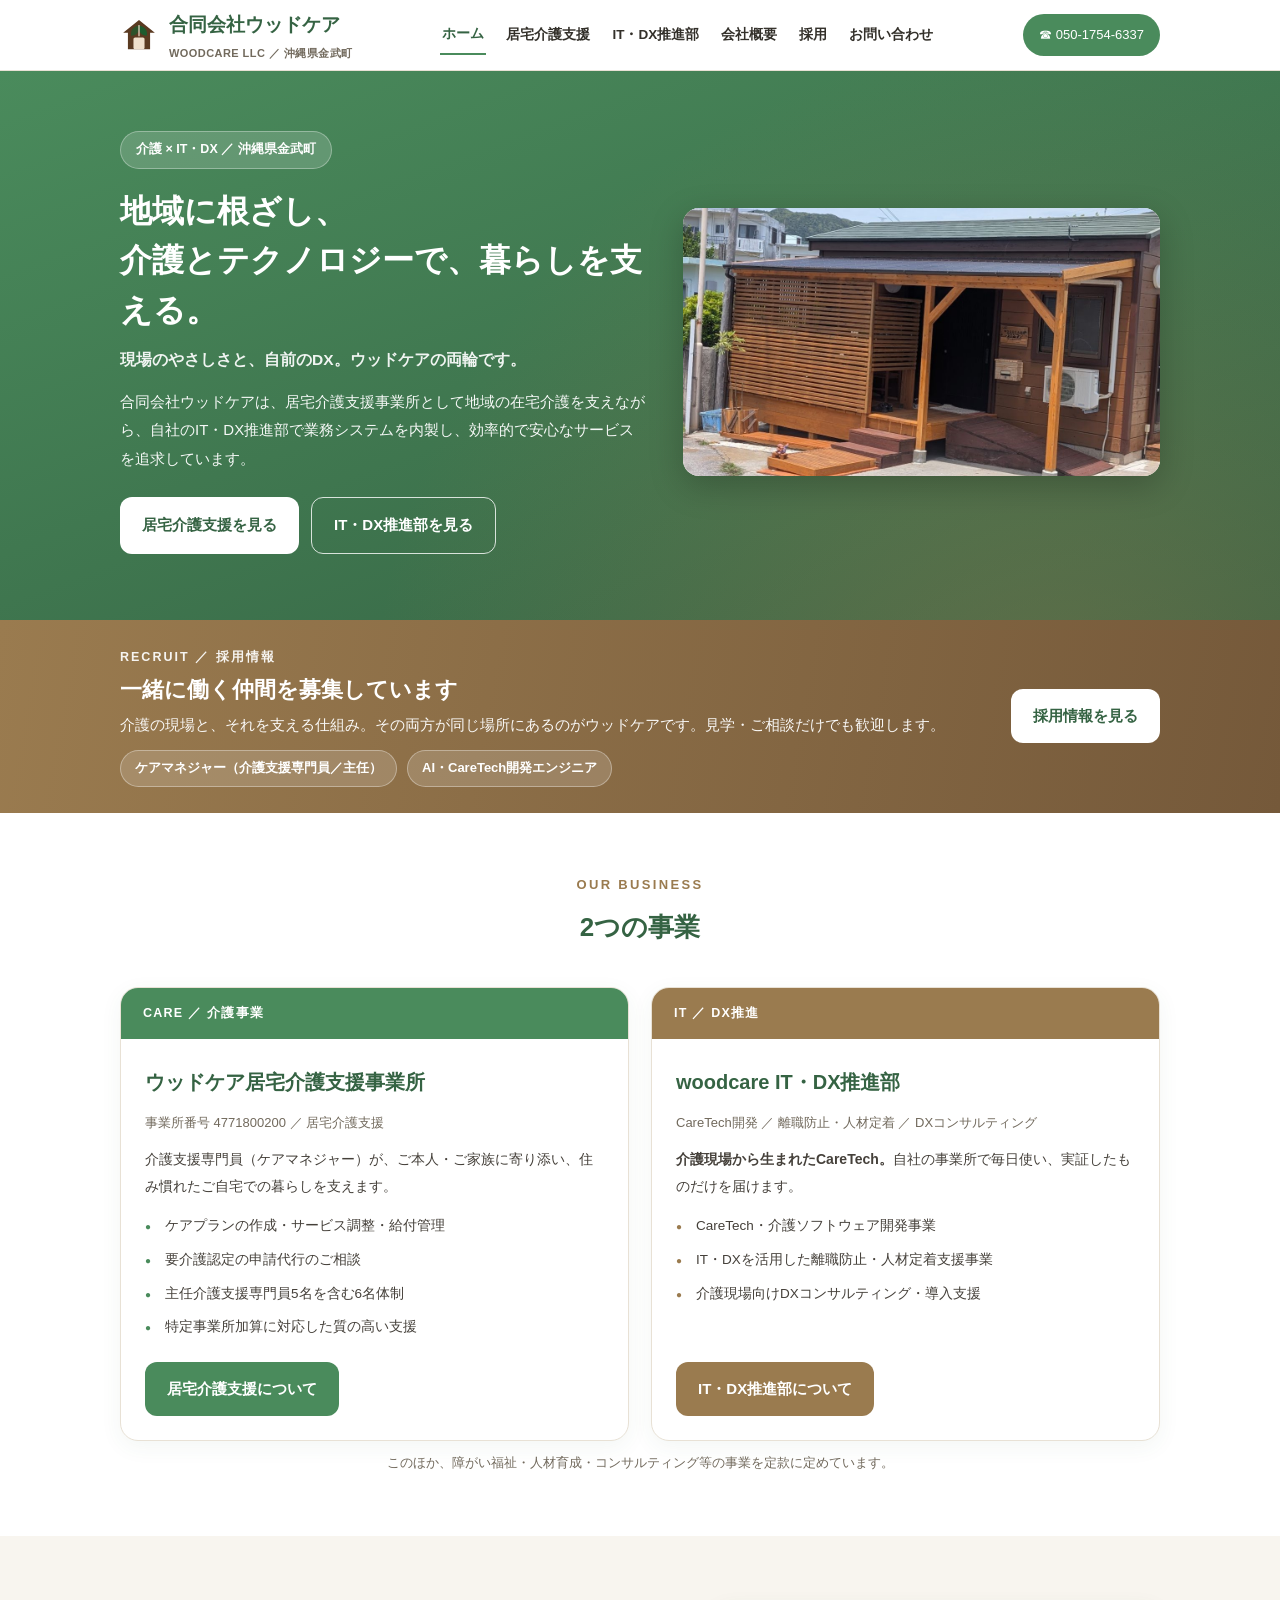
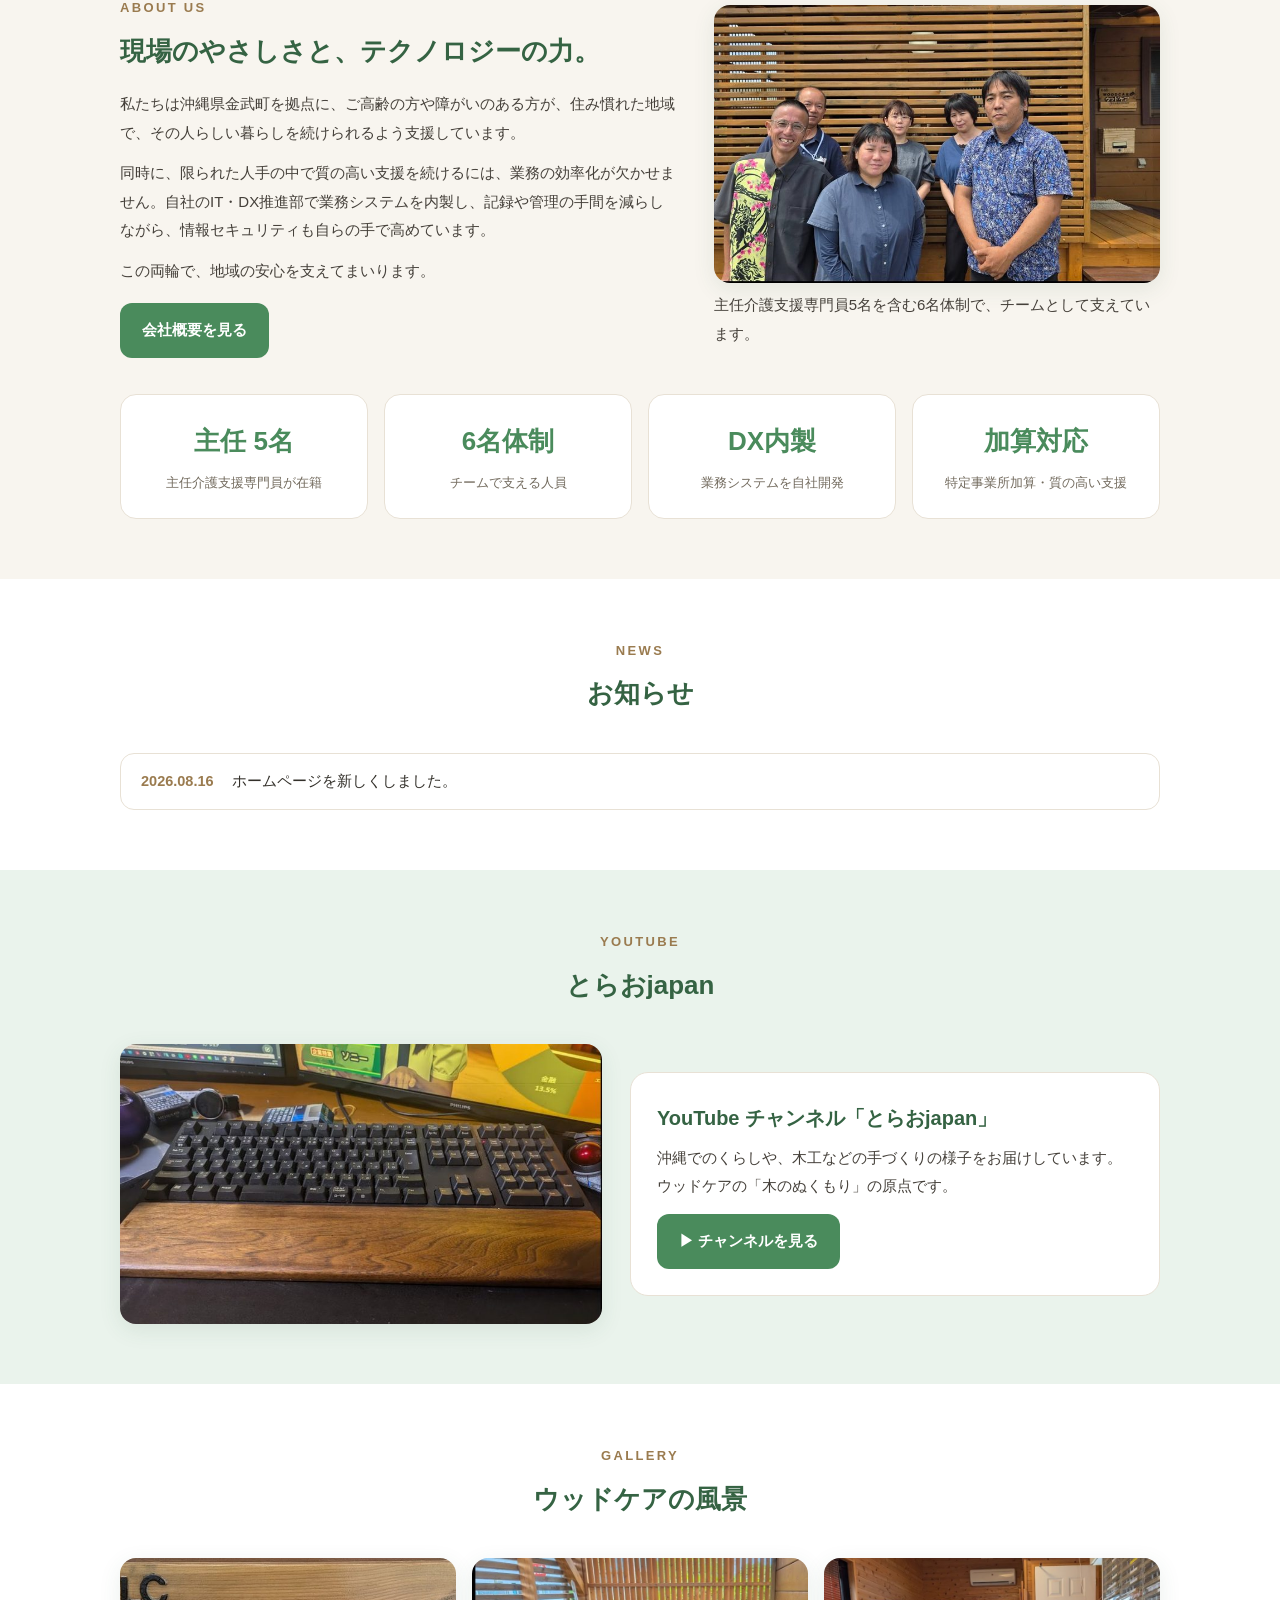
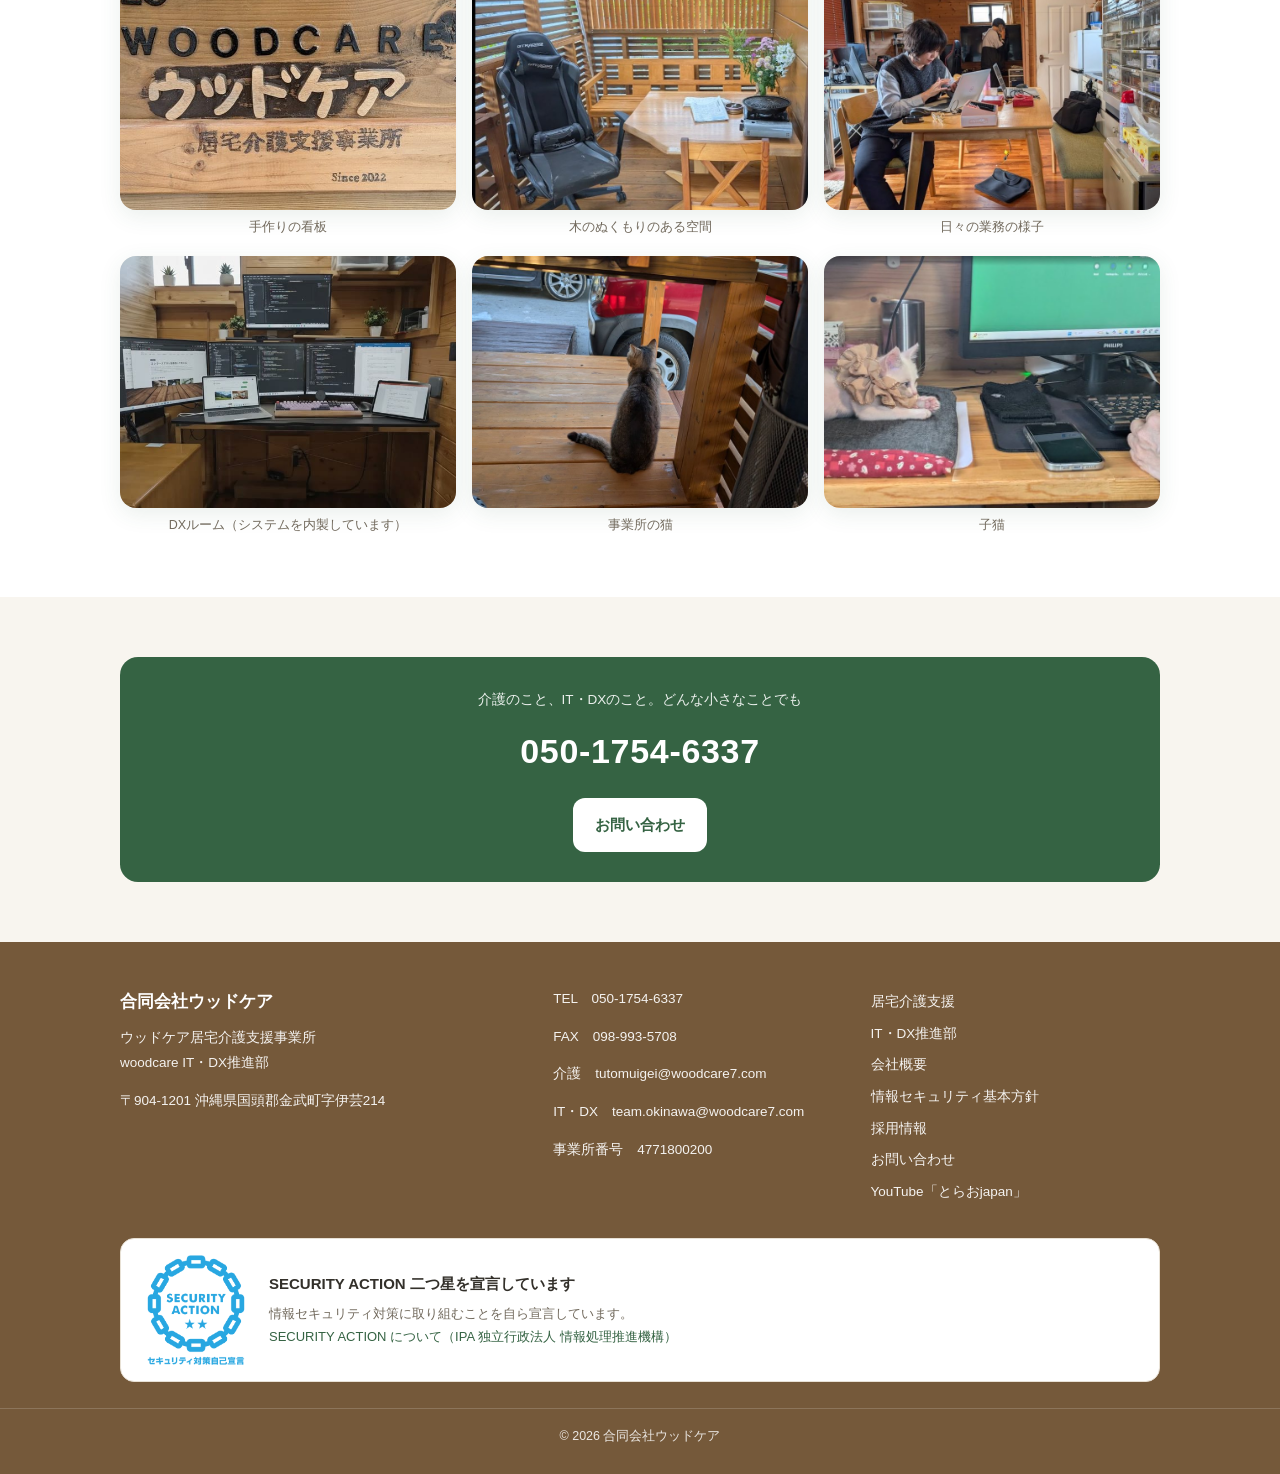
==== commit db93adc9: "求人：強みカード3枚追加＋猫写真を差し替え ・採用ページの強みカードに「テレワーク推奨」「豊富な支給品」「AI活用」を追加（既存4枚はそのまま／計7枚） ・枚数が増えても崩れないよう .cards-f" ====
--- a/index.html
+++ b/index.html
@@ -3,8 +3,50 @@
 <head>
 <meta charset="UTF-8">
 <meta name="viewport" content="width=device-width, initial-scale=1.0">
-<title>合同会社ウッドケア｜沖縄県金武町｜介護 × IT・DX</title>
-<meta name="description" content="合同会社ウッドケアは沖縄県国頭郡金武町の会社です。居宅介護支援事業所として在宅介護を支えながら、IT・DX推進部で介護現場から生まれたCareTechを開発しています。">
+<title>合同会社ウッドケア｜沖縄県金武町の居宅介護支援事業所（ケアマネジャー相談）</title>
+<meta name="description" content="合同会社ウッドケアは沖縄県国頭郡金武町の居宅介護支援事業所です。ケアマネジャーが在宅介護のご相談・ケアプラン作成をお手伝いし、IT・DX推進部で介護現場から生まれたCareTechを開発しています。">
+<link rel="canonical" href="https://tutomuigei-blip.github.io/woodcare-site/">
+<meta property="og:type" content="website">
+<meta property="og:site_name" content="合同会社ウッドケア">
+<meta property="og:locale" content="ja_JP">
+<meta property="og:title" content="合同会社ウッドケア｜沖縄県金武町の居宅介護支援事業所（ケアマネジャー相談）">
+<meta property="og:description" content="合同会社ウッドケアは沖縄県国頭郡金武町の居宅介護支援事業所です。ケアマネジャーが在宅介護のご相談・ケアプラン作成をお手伝いし、IT・DX推進部で介護現場から生まれたCareTechを開発しています。">
+<meta property="og:url" content="https://tutomuigei-blip.github.io/woodcare-site/">
+<meta property="og:image" content="https://tutomuigei-blip.github.io/woodcare-site/images/building.jpg">
+<meta property="og:image:width" content="1142">
+<meta property="og:image:height" content="700">
+<meta property="og:image:alt" content="合同会社ウッドケア 事務所の外観（沖縄県金武町）">
+<meta name="twitter:card" content="summary_large_image">
+<meta name="twitter:title" content="合同会社ウッドケア｜沖縄県金武町の居宅介護支援事業所（ケアマネジャー相談）">
+<meta name="twitter:description" content="合同会社ウッドケアは沖縄県国頭郡金武町の居宅介護支援事業所です。ケアマネジャーが在宅介護のご相談・ケアプラン作成をお手伝いし、IT・DX推進部で介護現場から生まれたCareTechを開発しています。">
+<meta name="twitter:image" content="https://tutomuigei-blip.github.io/woodcare-site/images/building.jpg">
+<script type="application/ld+json">
+{
+  "@context": "https://schema.org",
+  "@type": "LocalBusiness",
+  "name": "合同会社ウッドケア",
+  "alternateName": "ウッドケア居宅介護支援事業所",
+  "url": "https://tutomuigei-blip.github.io/woodcare-site/",
+  "image": "https://tutomuigei-blip.github.io/woodcare-site/images/building.jpg",
+  "logo": "https://tutomuigei-blip.github.io/woodcare-site/images/logo.svg",
+  "telephone": "+81-50-1754-6337",
+  "faxNumber": "+81-98-993-5708",
+  "email": "tutomuigei@woodcare7.com",
+  "address": {
+    "@type": "PostalAddress",
+    "postalCode": "904-1201",
+    "addressRegion": "沖縄県",
+    "addressLocality": "国頭郡金武町",
+    "streetAddress": "字伊芸214",
+    "addressCountry": "JP"
+  },
+  "identifier": {
+    "@type": "PropertyValue",
+    "name": "介護保険事業所番号",
+    "value": "4771800200"
+  }
+}
+</script>
 <link rel="stylesheet" href="style.css">
 <link rel="icon" href="images/logo.svg" type="image/svg+xml">
 </head>
@@ -183,7 +225,7 @@
         <figcaption>DXルーム（システムを内製しています）</figcaption>
       </figure>
       <figure>
-        <div class="pic"><img src="images/cat.jpg" alt="事業所の猫" width="656" height="844" loading="lazy"></div>
+        <div class="pic"><img src="images/cat.jpg" alt="ウッドケアの事業所の猫（ウッドデッキで外を眺める猫）" width="800" height="1062" loading="lazy"></div>
         <figcaption>事業所の猫</figcaption>
       </figure>
       <figure>
--- a/style.css
+++ b/style.css
@@ -163,12 +163,26 @@
 @media(max-width:640px){.mapbox iframe{height:280px}}
 
 /* 相談チャネルのカード */
-.ch{display:grid;grid-template-columns:repeat(3,1fr);gap:20px;align-items:stretch}
-@media(max-width:860px){.ch{grid-template-columns:1fr}}
+.ch{display:grid;grid-template-columns:repeat(2,1fr);gap:20px;align-items:stretch}
+@media(max-width:640px){.ch{grid-template-columns:1fr}}
 .ch .card .body{gap:12px}
 .ch .big{font-size:22px;font-weight:800;color:var(--green-d);letter-spacing:.01em;word-break:break-all}
 .ch .big a{color:var(--green-d)}
 @media(max-width:640px){.ch .big{font-size:18px}}
+
+/* LINEのカード（QRコードはパソコンでご覧の方向け／ボタンはスマホの方向け） */
+.ch .qr{margin-top:4px;text-align:center}
+.ch .qr img{
+  width:200px;height:200px;max-width:100%;display:inline-block;
+  border:1px solid var(--line);border-radius:12px;background:#fff;
+}
+.ch .qr .note{margin-top:8px}
+/* スマホは自分の画面のQRを読めないので、ボタンを大きく・QRは小さめに */
+@media(max-width:640px){
+  .ch .line-btn{width:100%;justify-content:center;font-size:16px;padding:15px 22px}
+  .ch .qr img{width:132px;height:132px}
+  .ch .qr .note{font-size:12px}
+}
 
 /* YouTube */
 .tube{display:grid;grid-template-columns:1fr 1.1fr;gap:28px;align-items:center}
@@ -192,6 +206,14 @@
 .cards3{display:grid;grid-template-columns:repeat(3,1fr);gap:20px}
 .cards4{display:grid;grid-template-columns:repeat(4,1fr);gap:16px}
 @media(max-width:860px){.cards2,.cards3{grid-template-columns:1fr}.cards4{grid-template-columns:1fr 1fr}}
+
+/* 枚数が4枚を超えても自動で折り返して整列する版（採用ページの強みカード）
+   PC=4列／タブレット=2列／スマホ=1列。最終行は中央そろえ。 */
+.cards4.cards-flow{display:flex;flex-wrap:wrap;justify-content:center}
+.cards4.cards-flow>*{flex:0 1 calc(25% - 12px)}
+.cards4.cards-flow .l{text-wrap:balance}   /* 折り返しが1文字だけ余るのを防ぐ（文字サイズ・色・余白は変えない） */
+@media(max-width:860px){.cards4.cards-flow>*{flex:0 1 calc(50% - 8px)}}
+@media(max-width:640px){.cards4.cards-flow>*{flex:1 1 100%}}
 
 .card{background:#fff;border:1px solid var(--line);border-radius:18px;overflow:hidden;box-shadow:0 6px 22px rgba(53,99,67,.06);display:flex;flex-direction:column}
 .card .top{padding:14px 22px;font-size:12.5px;font-weight:800;letter-spacing:.1em;color:#fff}
